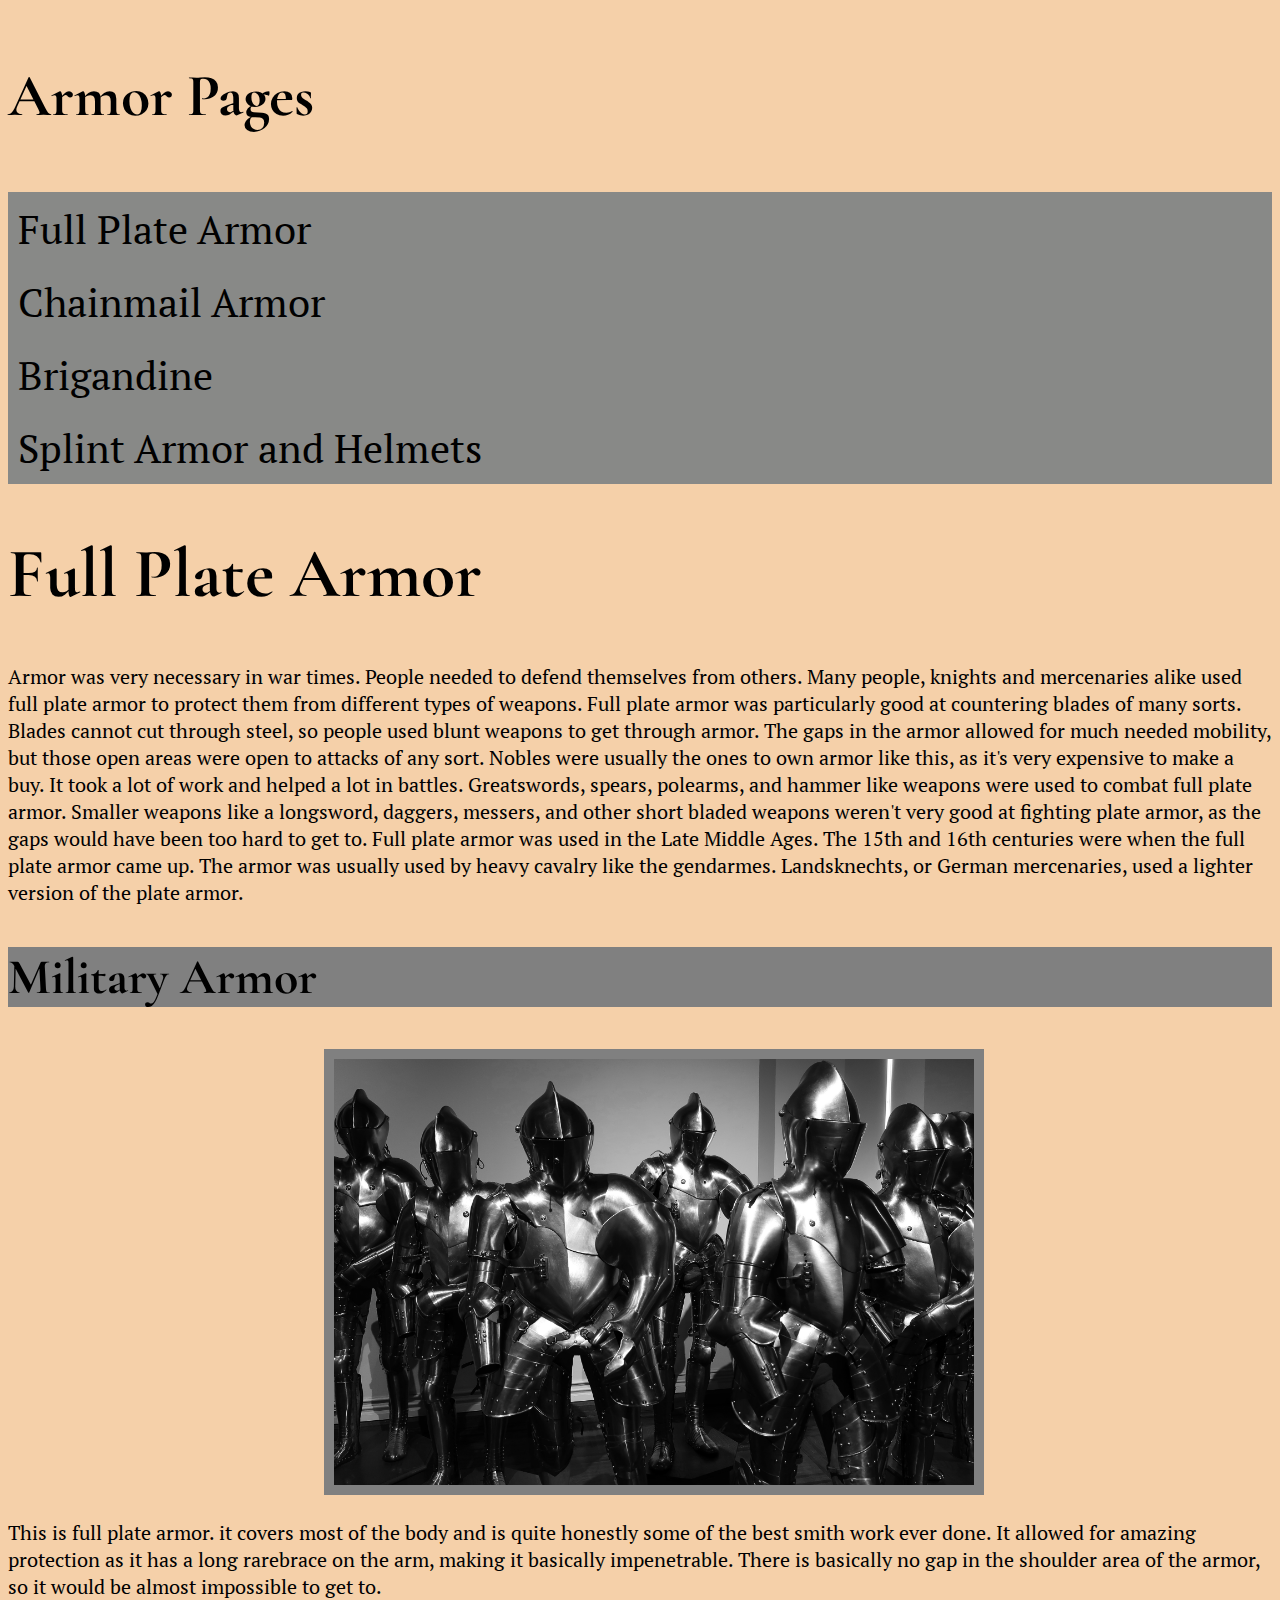
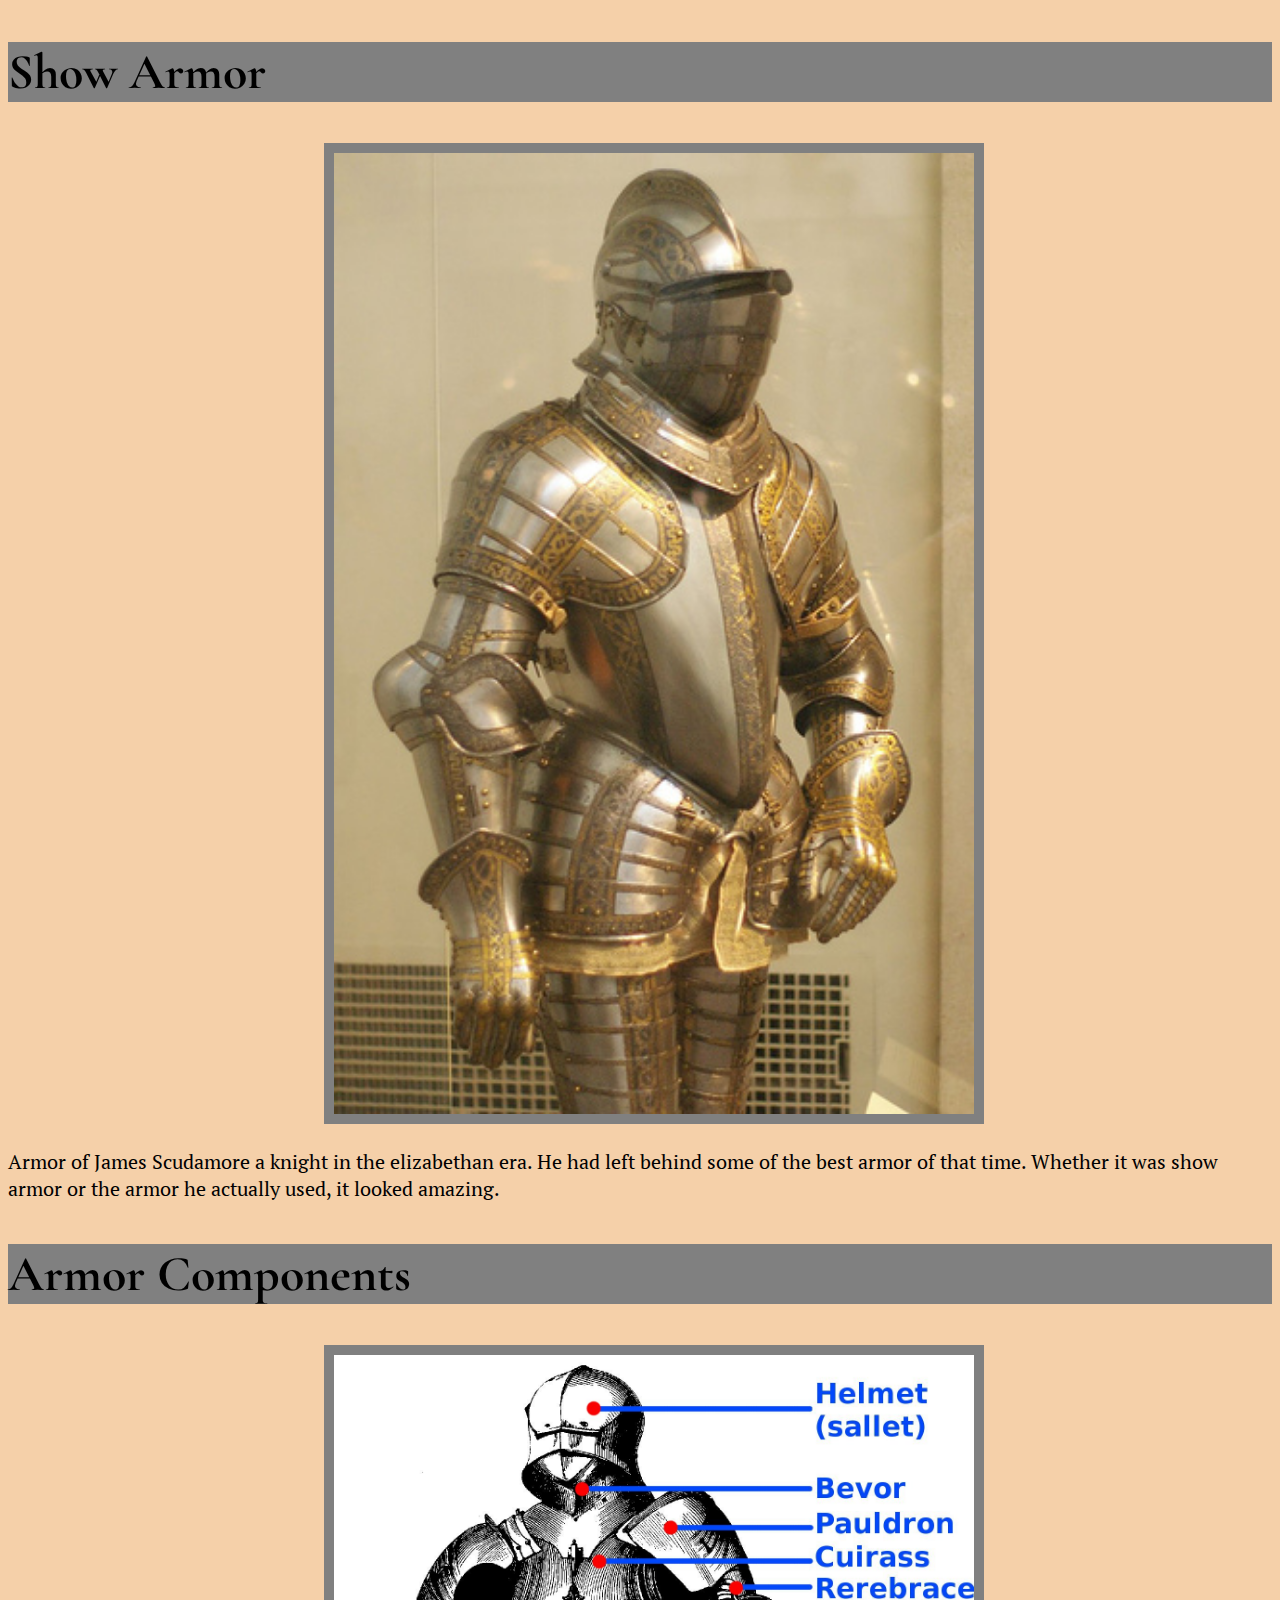
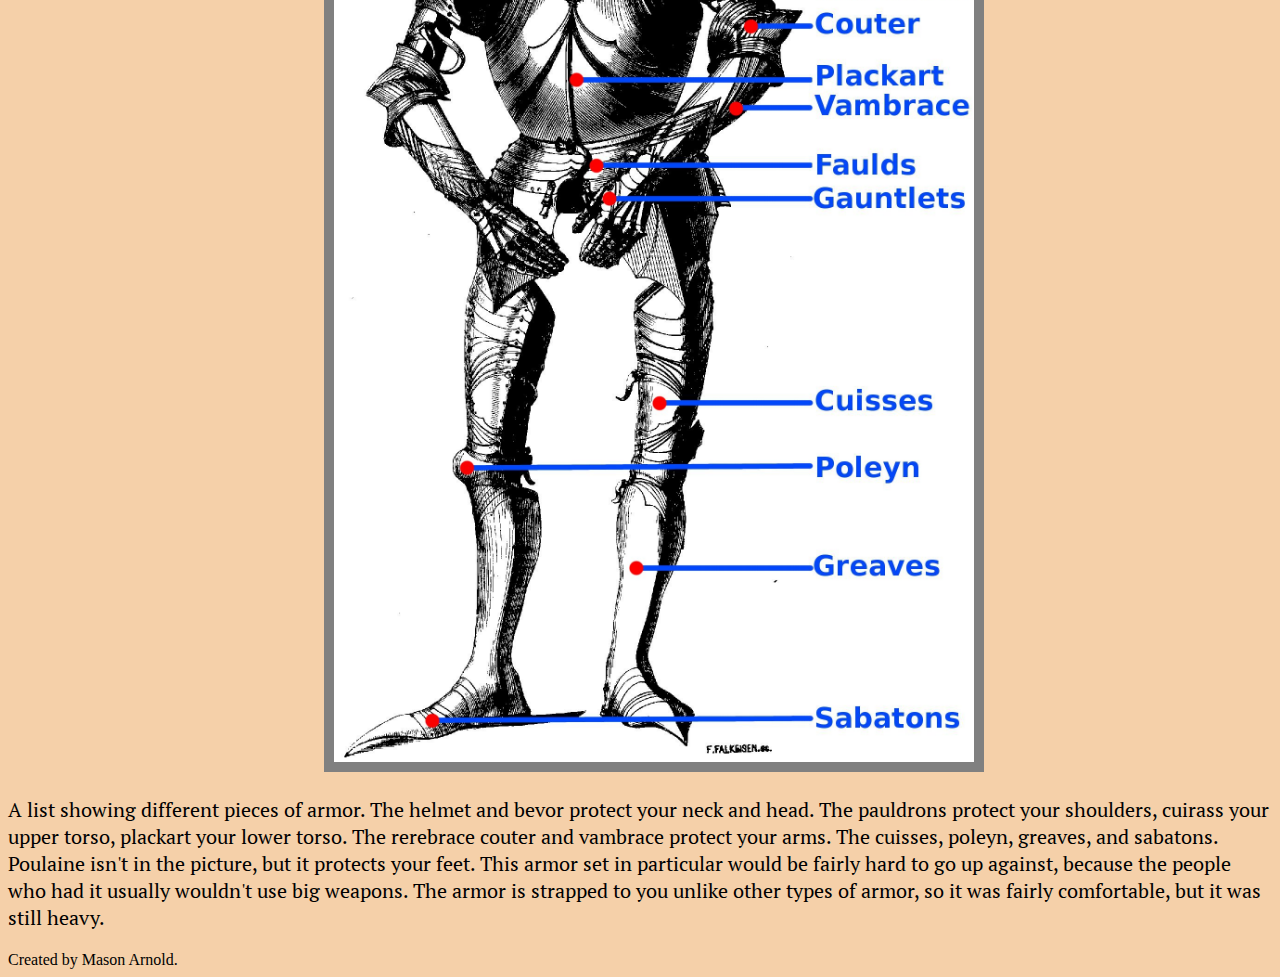
==== index.html @ 5313ea9d "page changes and a bunch of css added" ====
<!DOCTYPE html>
<html lang="en" dir="ltr">

<head>
  <meta charset="utf-8">
  <meta name="description" content="This page is going to explain different medieval armors and what it was used for.">
  <meta name="keywords" content="Medieval Armor, Medieval War, Medieval Defense.">
  <meta name="author" content="Mason Arnold">
  <meta name="viewport" content="width=device-width, initial-scale=1.0 ">
  <title>The art of medieval armor</title>
  <link rel="stylesheet" href="style.css" type="text/css">
  <link href="https://fonts.googleapis.com/css?family=PT+Serif&display=swap" rel="stylesheet">
  <link href="https://fonts.googleapis.com/css?family=Cormorant+Garamond&display=swap" rel="stylesheet">
</head>

<body>
  <header>
    <h3>Armor Pages</h3>
    <nav class="nav">
      <ul>
        <li><a href="#">Full Plate Armor</a></li>
        <li><a href="Chainmail.html">Chainmail Armor</a></li>
        <li><a href="Brigandine.html">Brigandine</a></li>
        <li><a href="Splinthelmet.html">Splint Armor and Helmets</a></li>
      </ul>
    </nav>
  </header>
  <main>
    <article>
      <h1>Full Plate Armor</h1>
      <p>Armor was very necessary in war times. People needed to defend themselves from others. Many people,
        knights and mercenaries alike used full plate armor to protect them from different types of weapons. Full plate armor was particularly good at countering blades of many sorts. Blades cannot cut through steel,
        so people used blunt weapons to get through armor. The gaps in the armor allowed for much needed mobility,
        but those open areas were open to attacks of any sort. Nobles were usually the ones to own armor like this,
        as it's very expensive to make a buy. It took a lot of work and helped a lot in battles. Greatswords, spears, polearms, and hammer like weapons were used to combat full plate armor. Smaller
        weapons like a longsword,
        daggers,
        messers,
        and other short bladed weapons weren't very good at fighting plate armor, as the gaps would have been too hard to get to. Full plate armor was used in the Late Middle Ages. The 15th and 16th centuries were
        when the full plate armor came up. The armor was usually used by heavy cavalry like the gendarmes. Landsknechts,
        or German mercenaries,
        used a lighter version of the plate armor.</p>
      <section>
        <h2>Military Armor</h2><img src="hugofullplate.jpg" alt="Full plate armor with no gauntlets.">
        <p>This is full plate armor. it covers most of the body and is quite honestly some of the best smith work ever done. It allowed for amazing protection as it has a long rarebrace on the arm,
          making it basically impenetrable. There is basically no gap in the shoulder area of the armor,
          so it would be almost impossible to get to.</p>
      </section>
      <section>
        <h2>Show Armor</h2><img src="Scudamorearmor2.jpg" alt="James Scudamore's own armor.">
        <p>Armor of James Scudamore a knight in the elizabethan era. He had left behind some of the best armor of that time. Whether it was show armor or the armor he actually used,
          it looked amazing.</p>
      </section>
      <section>
        <h2>Armor Components</h2><img src="Gothicarmorlist..jpg" alt="Different pieces of armor.">
        <p>A list showing different pieces of armor. The helmet and bevor protect your neck and head. The pauldrons protect your shoulders,
          cuirass your upper torso,
          plackart your lower torso. The rerebrace couter and vambrace protect your arms. The cuisses,
          poleyn,
          greaves,
          and sabatons. Poulaine isn't in the picture, but it protects your feet. This armor set in particular would be fairly hard to go up against, because the people who had it usually wouldn't use big weapons. The armor is strapped to you unlike
          other types of armor,
          so it was fairly comfortable,
          but it was still heavy.</p>
      </section>
    </article>
  </main>
  <footer>Created by Mason Arnold.</footer>
</body>

</html>
---- style.css ----
img {
  width: 50vw;
  margin-left: 25%;
  margin-right: 25%;
  border-style: solid;
    border-color: gray;
    border-width: 10px;
    text-align: center;
}
p {font-size: 20px;
font-family: 'PT Serif', serif;
  color: black;
}
body {background-color: #F5D0A9}
ul {list-style-type: none; margin: 0; padding: 0;}
li {display: ;
  float: none;
font-family: 'PT Serif', serif;


}
a{display: block;
  padding: 0px;
  background-color: #888987;
}
h1 {font-size: 70px;
font-family: 'Cormorant Garamond', serif;
}

li a{display: flex;
  flex: auto;
  color:  black;
  text-align: center;
  padding: 10px 20px 10px 10px;
  text-decoration: none;
  font-size: 40px;}
  li a:hover {
    background-color: #2e2e2e;
    color: white;
  }

nav{background-color: }

h2 {
  display: block;
  background-color: gray;
  font-size: 50px;
font-family: 'Cormorant Garamond', serif;
}
h3 {
  font-size: 60px;
font-family: 'Cormorant Garamond', serif;
p {
font-size: 25px;
}

.armorplating{
 display: flex
  flex: auto;
}
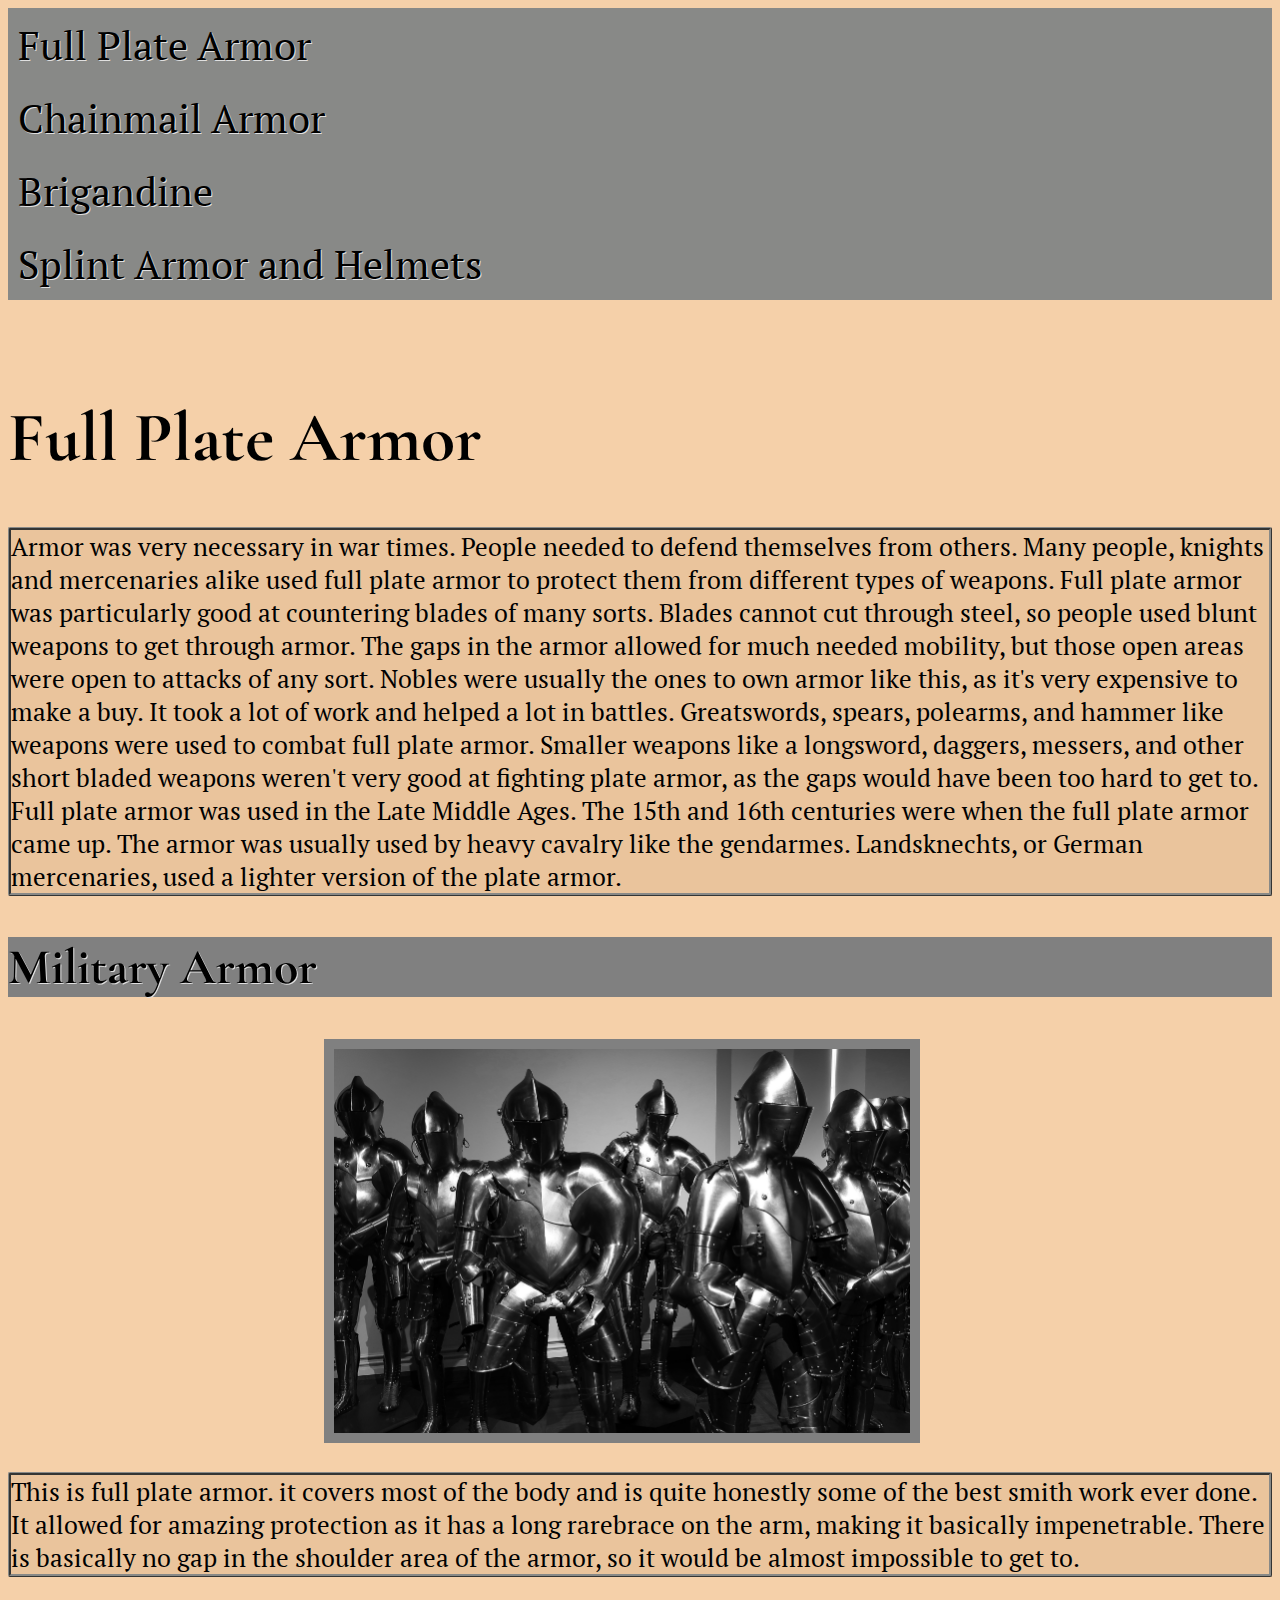
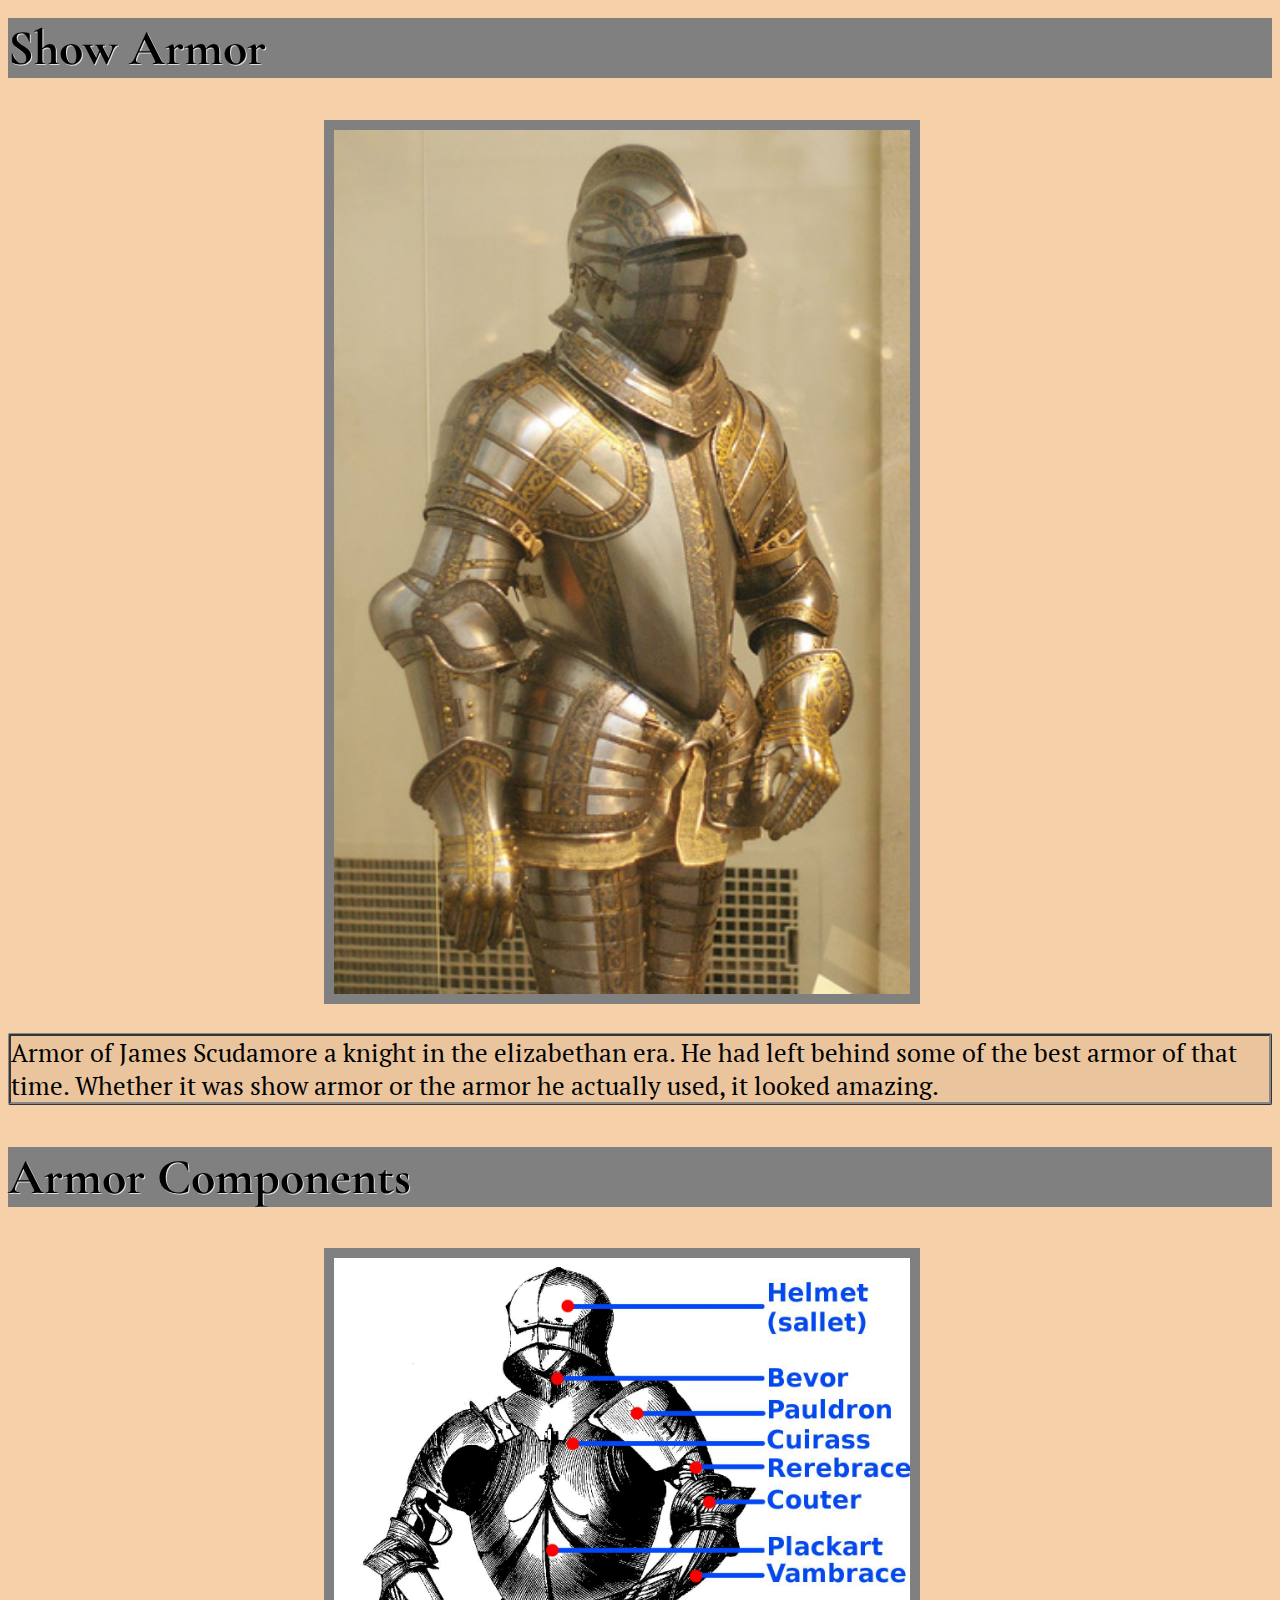
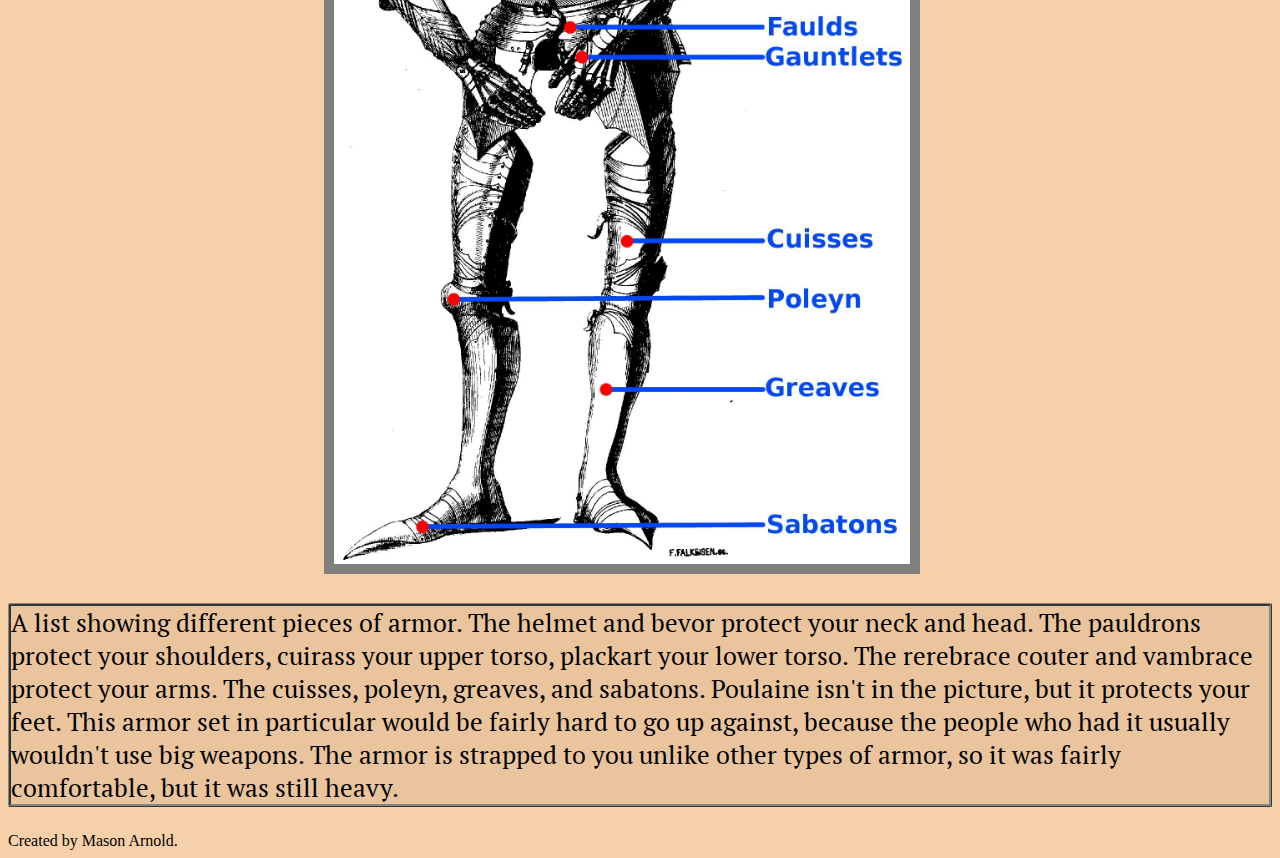
==== commit 659dda81: "flex box added." ====
--- a/index.html
+++ b/index.html
@@ -15,15 +15,16 @@
 
 <body>
   <header>
-    <h3>Armor Pages</h3>
-    <nav class="nav">
+    <nav>
       <ul>
         <li><a href="#">Full Plate Armor</a></li>
         <li><a href="Chainmail.html">Chainmail Armor</a></li>
         <li><a href="Brigandine.html">Brigandine</a></li>
         <li><a href="Splinthelmet.html">Splint Armor and Helmets</a></li>
+
       </ul>
     </nav>
+    <h1 class="sr-only">Navigation</h1>
   </header>
   <main>
     <article>
--- a/style.css
+++ b/style.css
@@ -1,5 +1,9 @@
+*{
+  padding: 0;
+}
+
 img {
-  width: 50vw;
+  width: 45vw;
   margin-left: 25%;
   margin-right: 25%;
   border-style: solid;
@@ -10,51 +14,68 @@
 p {font-size: 20px;
 font-family: 'PT Serif', serif;
   color: black;
+  background-color: #EAC49C;
+  border-color: #888987;
+  border-style: ridge;
+  border-radius: 2px;
 }
-body {background-color: #F5D0A9}
-ul {list-style-type: none; margin: 0; padding: 0;}
-li {display: ;
-  float: none;
-font-family: 'PT Serif', serif;
-
+body {background-color: #F5D0A9
 
 }
+
+ul {
+  display:flex ;
+flex-direction: column;
+justify-content: center;
+align-items: stretch ;
+font-family: 'PT Serif', serif;
+background-color: #888987;
+list-style-type: none; margin: 0; padding: 0;
+}
+
 a{display: block;
-  padding: 0px;
-  background-color: #888987;
+text-align: left;
 }
+
 h1 {font-size: 70px;
 font-family: 'Cormorant Garamond', serif;
 }
 
-li a{display: flex;
-  flex: auto;
+li a{
   color:  black;
-  text-align: center;
   padding: 10px 20px 10px 10px;
   text-decoration: none;
-  font-size: 40px;}
+  font-size: 40px;
+  text-shadow: #e0e0e0 1px 1px 0;
+
+}
+
   li a:hover {
     background-color: #2e2e2e;
     color: white;
   }
 
-nav{background-color: }
 
 h2 {
   display: block;
   background-color: gray;
   font-size: 50px;
 font-family: 'Cormorant Garamond', serif;
+text-shadow: #e0e0e0 1px 1px 0;
 }
 h3 {
   font-size: 60px;
 font-family: 'Cormorant Garamond', serif;
+text-shadow: #e0e0e0 1px 1px 0;
+}
 p {
 font-size: 25px;
 }
 
-.armorplating{
- display: flex
-  flex: auto;
+
+.sr-only {
+  text-indent: -10000px;
+  width: 1px;
+  height: 1px;
+  overflow: hidden;
 }
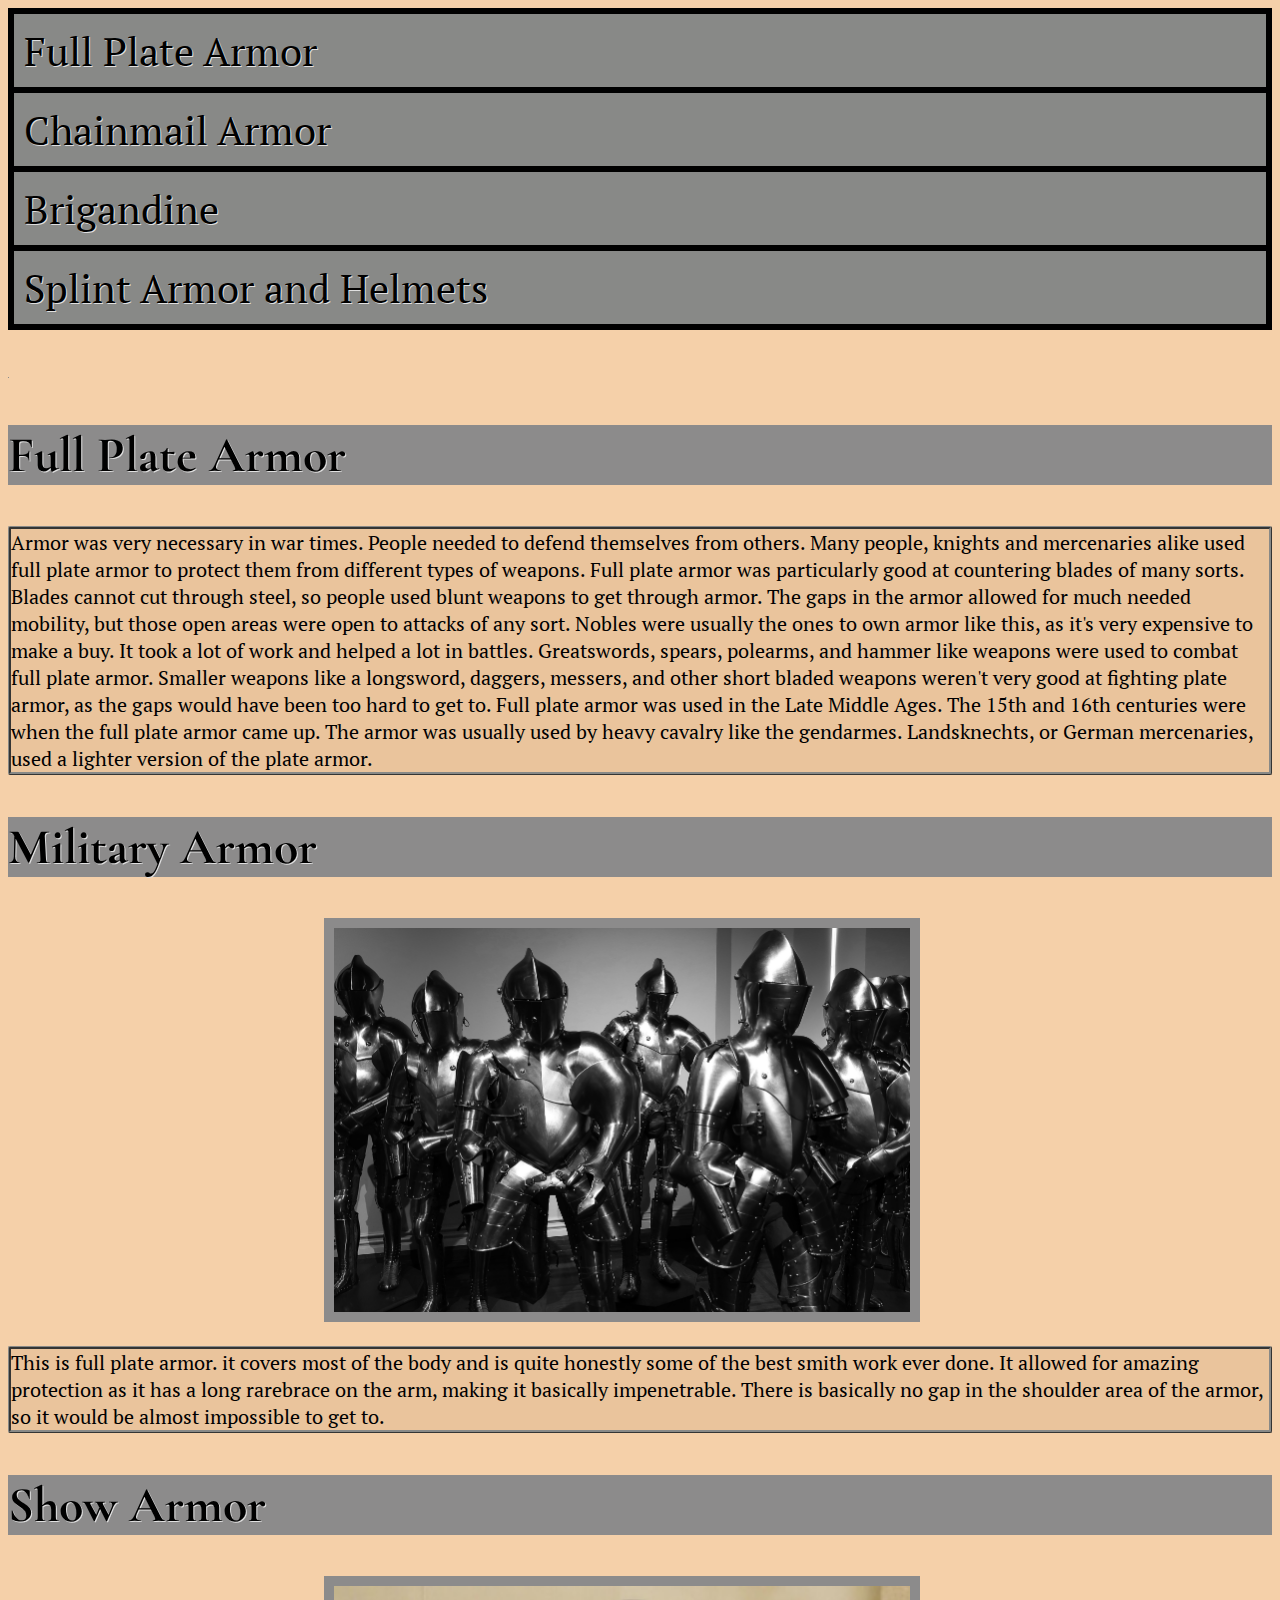
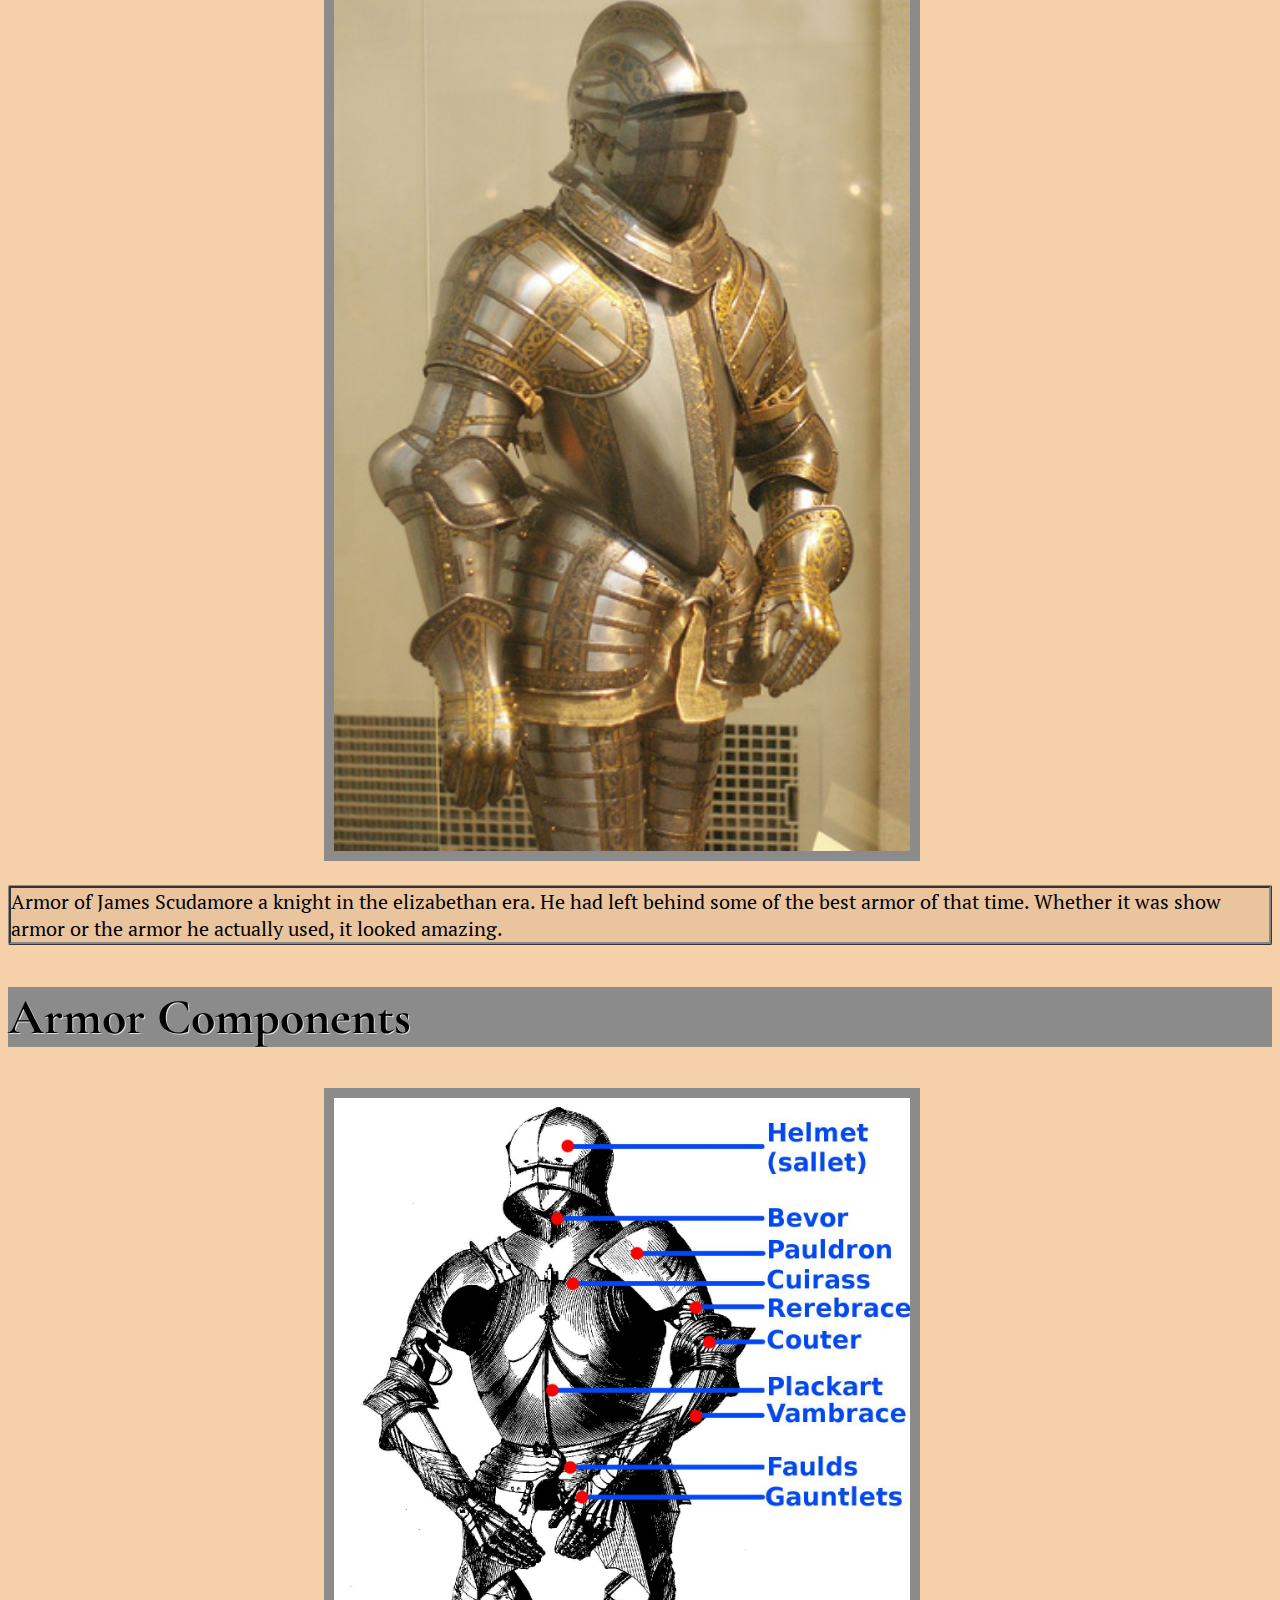
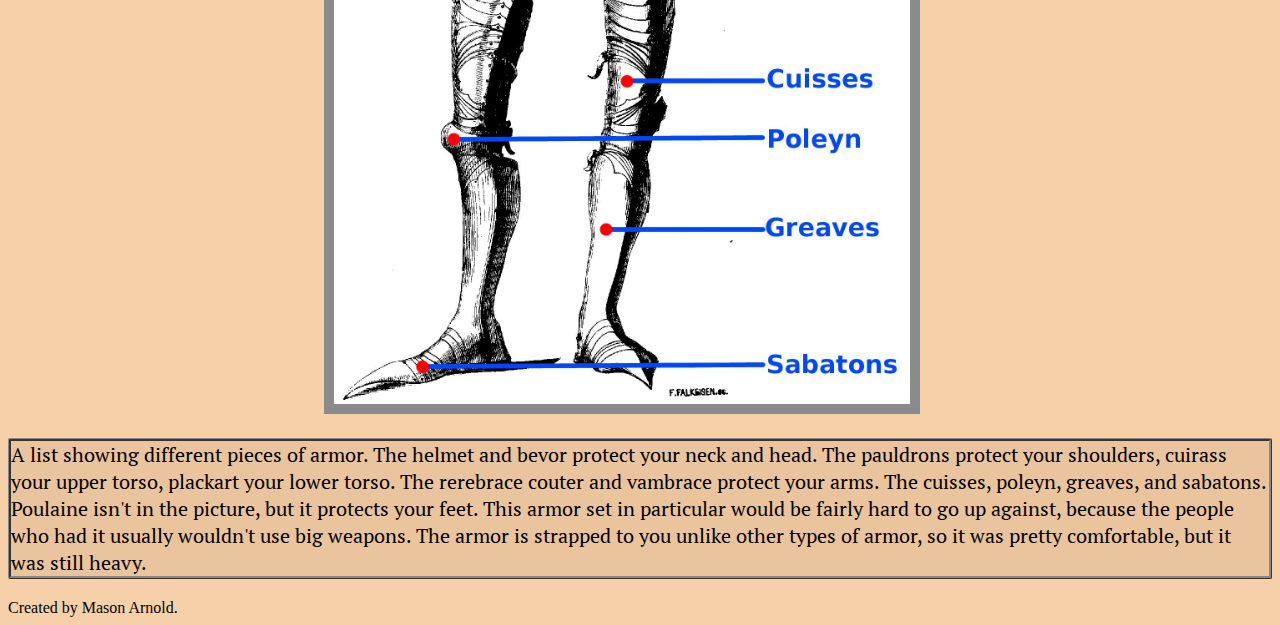
==== commit 3abb03c9: "Finishing up Html text and classes as well as adding picture work." ====
--- a/index.html
+++ b/index.html
@@ -28,7 +28,7 @@
   </header>
   <main>
     <article>
-      <h1>Full Plate Armor</h1>
+      <h2>Full Plate Armor</h2>
       <p>Armor was very necessary in war times. People needed to defend themselves from others. Many people,
         knights and mercenaries alike used full plate armor to protect them from different types of weapons. Full plate armor was particularly good at countering blades of many sorts. Blades cannot cut through steel,
         so people used blunt weapons to get through armor. The gaps in the armor allowed for much needed mobility,
@@ -61,7 +61,7 @@
           greaves,
           and sabatons. Poulaine isn't in the picture, but it protects your feet. This armor set in particular would be fairly hard to go up against, because the people who had it usually wouldn't use big weapons. The armor is strapped to you unlike
           other types of armor,
-          so it was fairly comfortable,
+          so it was pretty comfortable,
           but it was still heavy.</p>
       </section>
     </article>
--- a/style.css
+++ b/style.css
@@ -1,13 +1,15 @@
+/* All */
 *{
   padding: 0;
 }
-
+/* All */
+/* Images and Body */
 img {
   width: 45vw;
   margin-left: 25%;
   margin-right: 25%;
   border-style: solid;
-    border-color: gray;
+    border-color: #8C8B8B;
     border-width: 10px;
     text-align: center;
 }
@@ -23,6 +25,10 @@
 
 }
 
+/* Images and Body */
+
+
+/* Line Items */
 ul {
   display:flex ;
 flex-direction: column;
@@ -31,19 +37,20 @@
 font-family: 'PT Serif', serif;
 background-color: #888987;
 list-style-type: none; margin: 0; padding: 0;
+border-style: solid;
+border-color: black;
 }
 
 a{display: block;
 text-align: left;
+border-style: solid;
 }
 
-h1 {font-size: 70px;
-font-family: 'Cormorant Garamond', serif;
-}
+
 
 li a{
   color:  black;
-  padding: 10px 20px 10px 10px;
+  padding: 10px 10px 10px 10px;
   text-decoration: none;
   font-size: 40px;
   text-shadow: #e0e0e0 1px 1px 0;
@@ -52,13 +59,22 @@
 
   li a:hover {
     background-color: #2e2e2e;
-    color: white;
+    color: black;
   }
 
+/* Line Items */
+
+/* Heading Items */
+  h1 {font-size: 70px;
+  font-family: 'Cormorant Garamond', serif;
+  display: block;
+  background-color: #8C8B8B;
+  text-shadow: #e0e0e0 1px 1px 0;
+  }
 
 h2 {
   display: block;
-  background-color: gray;
+  background-color: #8C8B8B;
   font-size: 50px;
 font-family: 'Cormorant Garamond', serif;
 text-shadow: #e0e0e0 1px 1px 0;
@@ -68,10 +84,9 @@
 font-family: 'Cormorant Garamond', serif;
 text-shadow: #e0e0e0 1px 1px 0;
 }
-p {
-font-size: 25px;
-}
+/* Heading Items */
 
+/* Screen reader */
 
 .sr-only {
   text-indent: -10000px;
@@ -79,3 +94,4 @@
   height: 1px;
   overflow: hidden;
 }
+/* Screen reader */
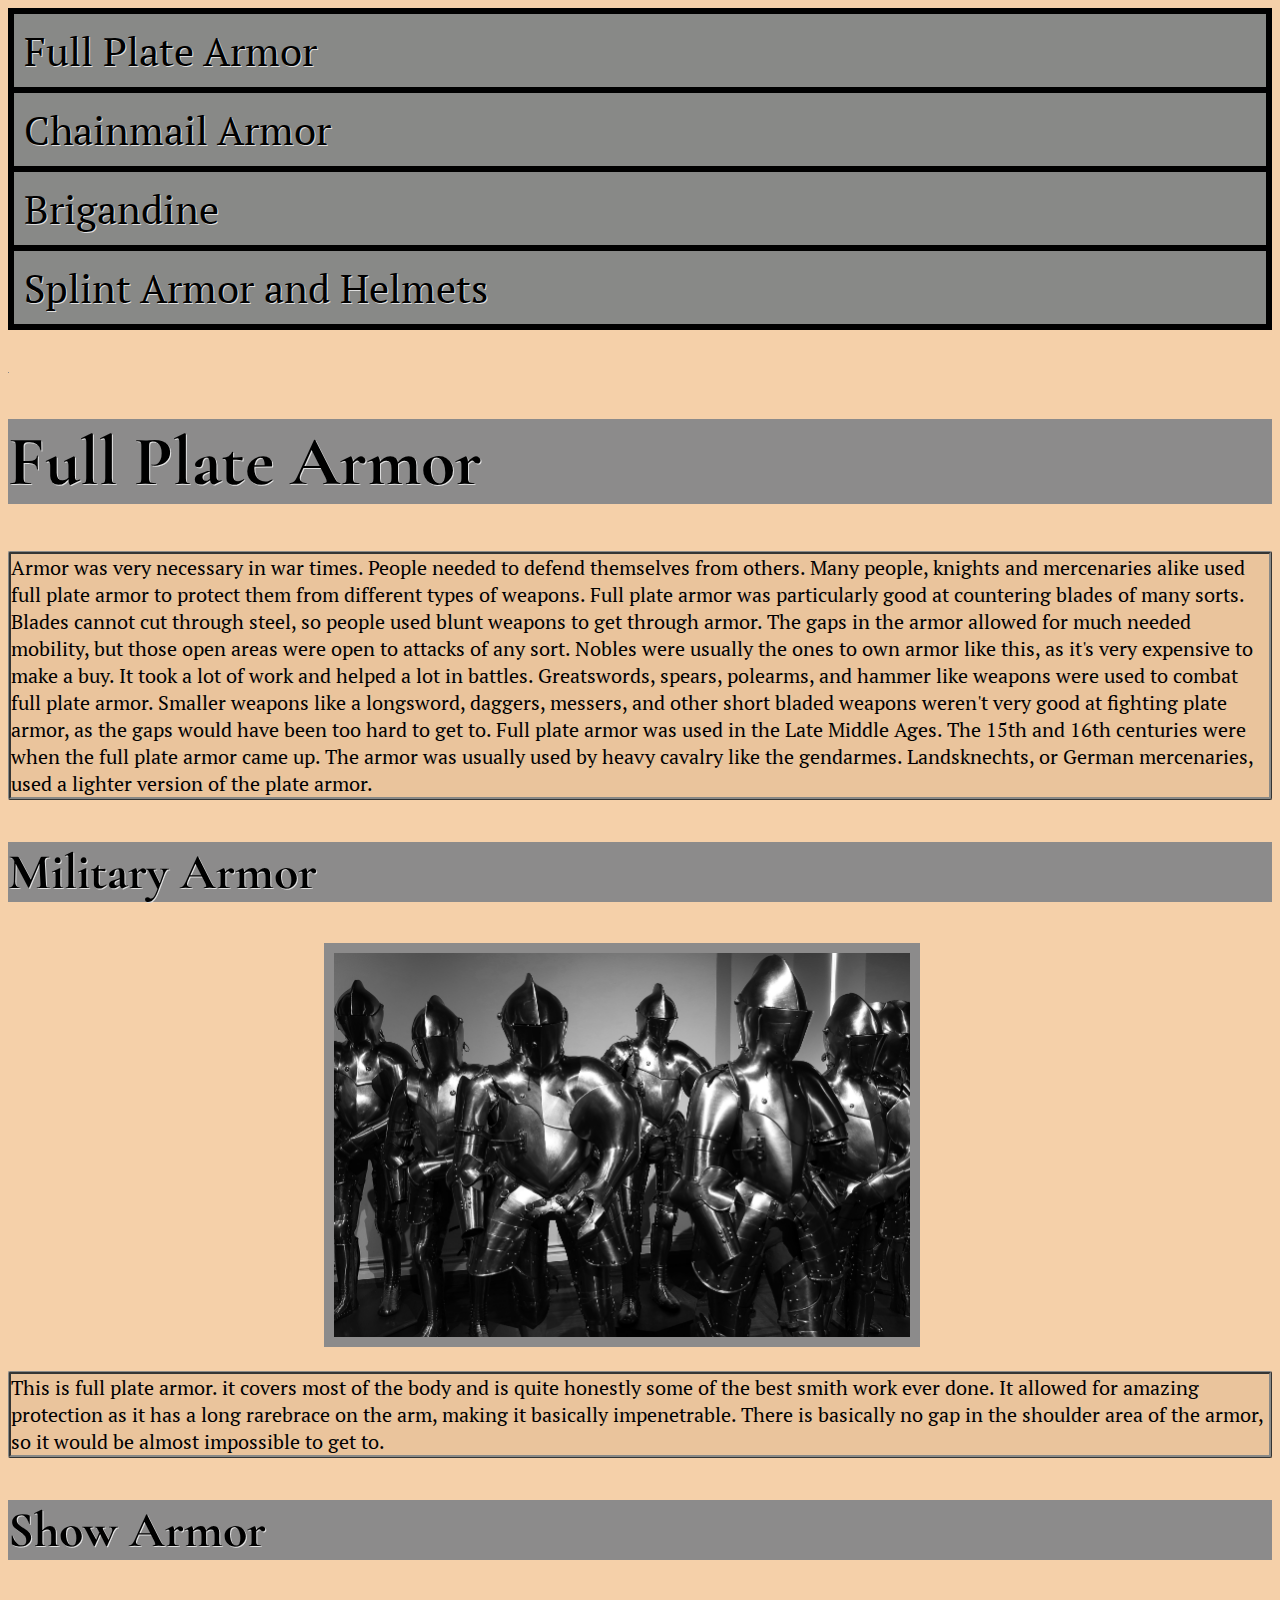
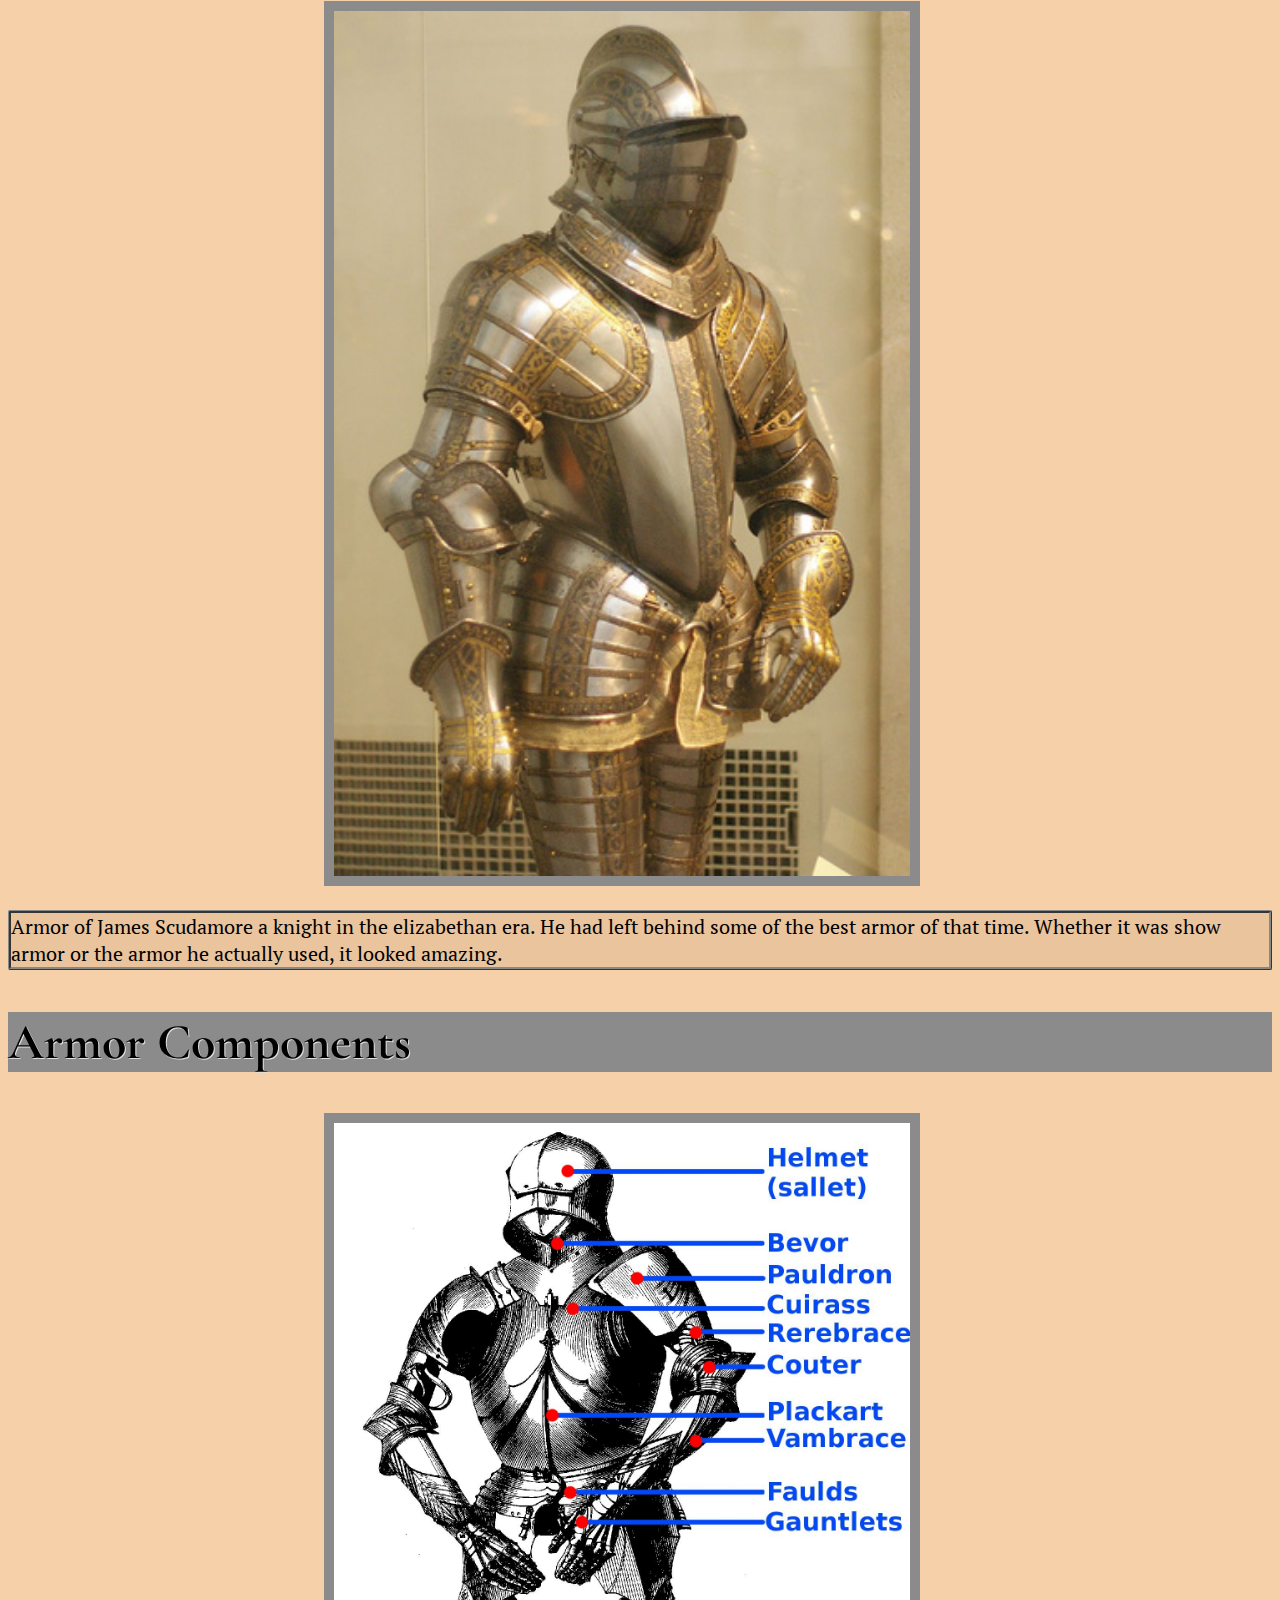
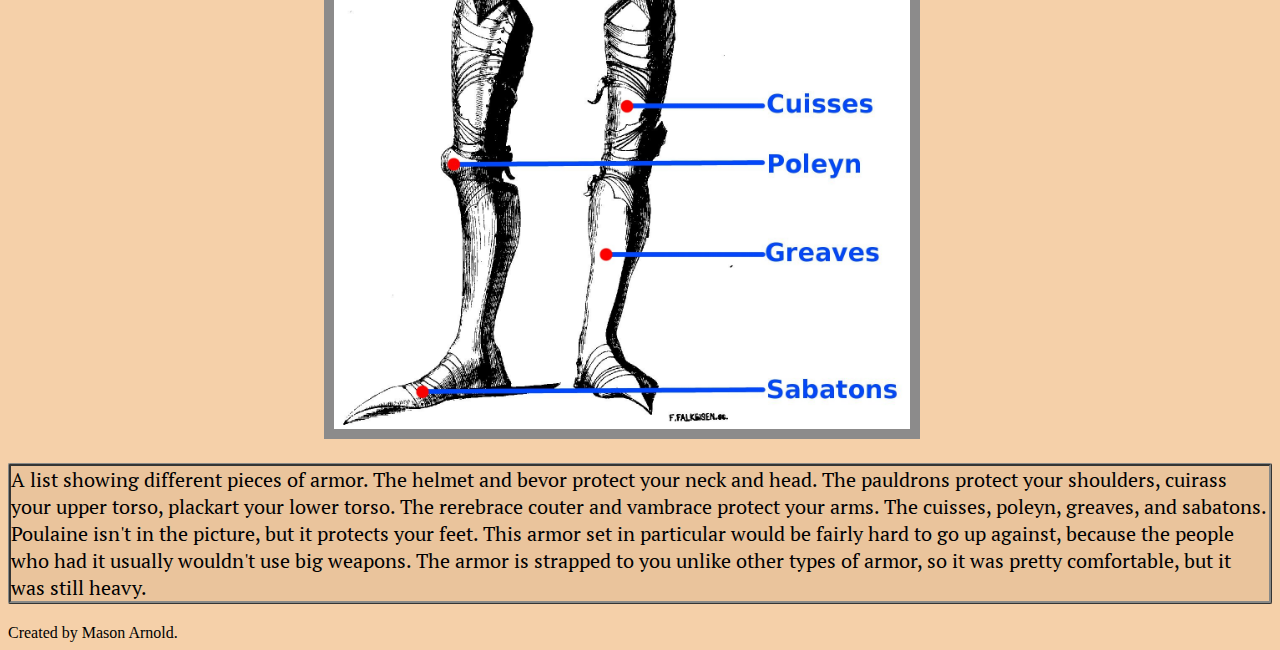
==== commit 337a5cc7: "Font re-added via @import as well as adding navigation Heading size change." ====
--- a/index.html
+++ b/index.html
@@ -9,8 +9,6 @@
   <meta name="viewport" content="width=device-width, initial-scale=1.0 ">
   <title>The art of medieval armor</title>
   <link rel="stylesheet" href="style.css" type="text/css">
-  <link href="https://fonts.googleapis.com/css?family=PT+Serif&display=swap" rel="stylesheet">
-  <link href="https://fonts.googleapis.com/css?family=Cormorant+Garamond&display=swap" rel="stylesheet">
 </head>
 
 <body>
@@ -24,11 +22,11 @@
 
       </ul>
     </nav>
-    <h1 class="sr-only">Navigation</h1>
+    <h2 class="sr-only">Navigation</h2>
   </header>
   <main>
     <article>
-      <h2>Full Plate Armor</h2>
+      <h1>Full Plate Armor</h1>
       <p>Armor was very necessary in war times. People needed to defend themselves from others. Many people,
         knights and mercenaries alike used full plate armor to protect them from different types of weapons. Full plate armor was particularly good at countering blades of many sorts. Blades cannot cut through steel,
         so people used blunt weapons to get through armor. The gaps in the armor allowed for much needed mobility,
@@ -59,7 +57,8 @@
           plackart your lower torso. The rerebrace couter and vambrace protect your arms. The cuisses,
           poleyn,
           greaves,
-          and sabatons. Poulaine isn't in the picture, but it protects your feet. This armor set in particular would be fairly hard to go up against, because the people who had it usually wouldn't use big weapons. The armor is strapped to you unlike
+          and sabatons. Poulaine isn't in the picture, but it protects your feet. This armor set in particular would be fairly hard to go up against, because the people who had it usually wouldn't use big weapons. The armor is strapped to you
+          unlike
           other types of armor,
           so it was pretty comfortable,
           but it was still heavy.</p>
--- a/style.css
+++ b/style.css
@@ -1,3 +1,6 @@
+@import url('https://fonts.googleapis.com/css?family=PT+Serif&display=swap');
+@import url('https://fonts.googleapis.com/css?family=Cormorant+Garamond&display=swap');
+
 /* All */
 *{
   padding: 0;
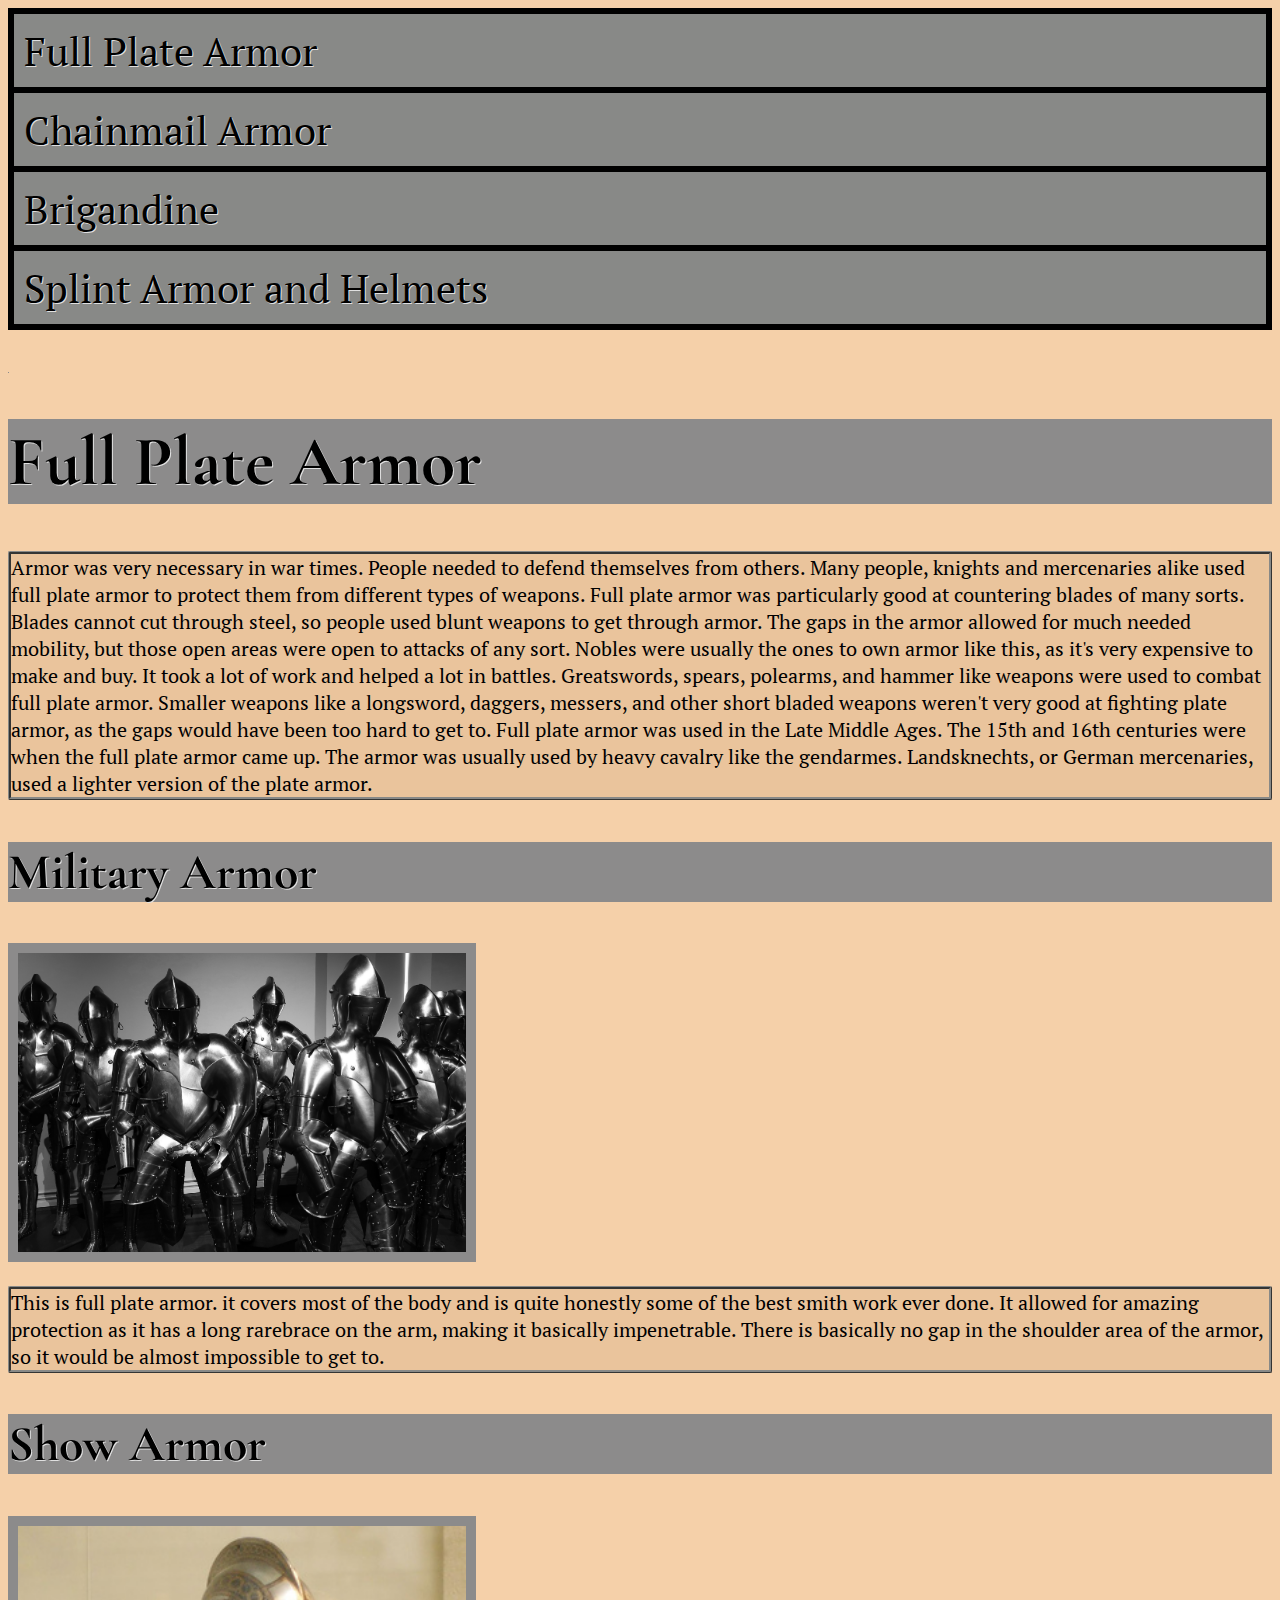
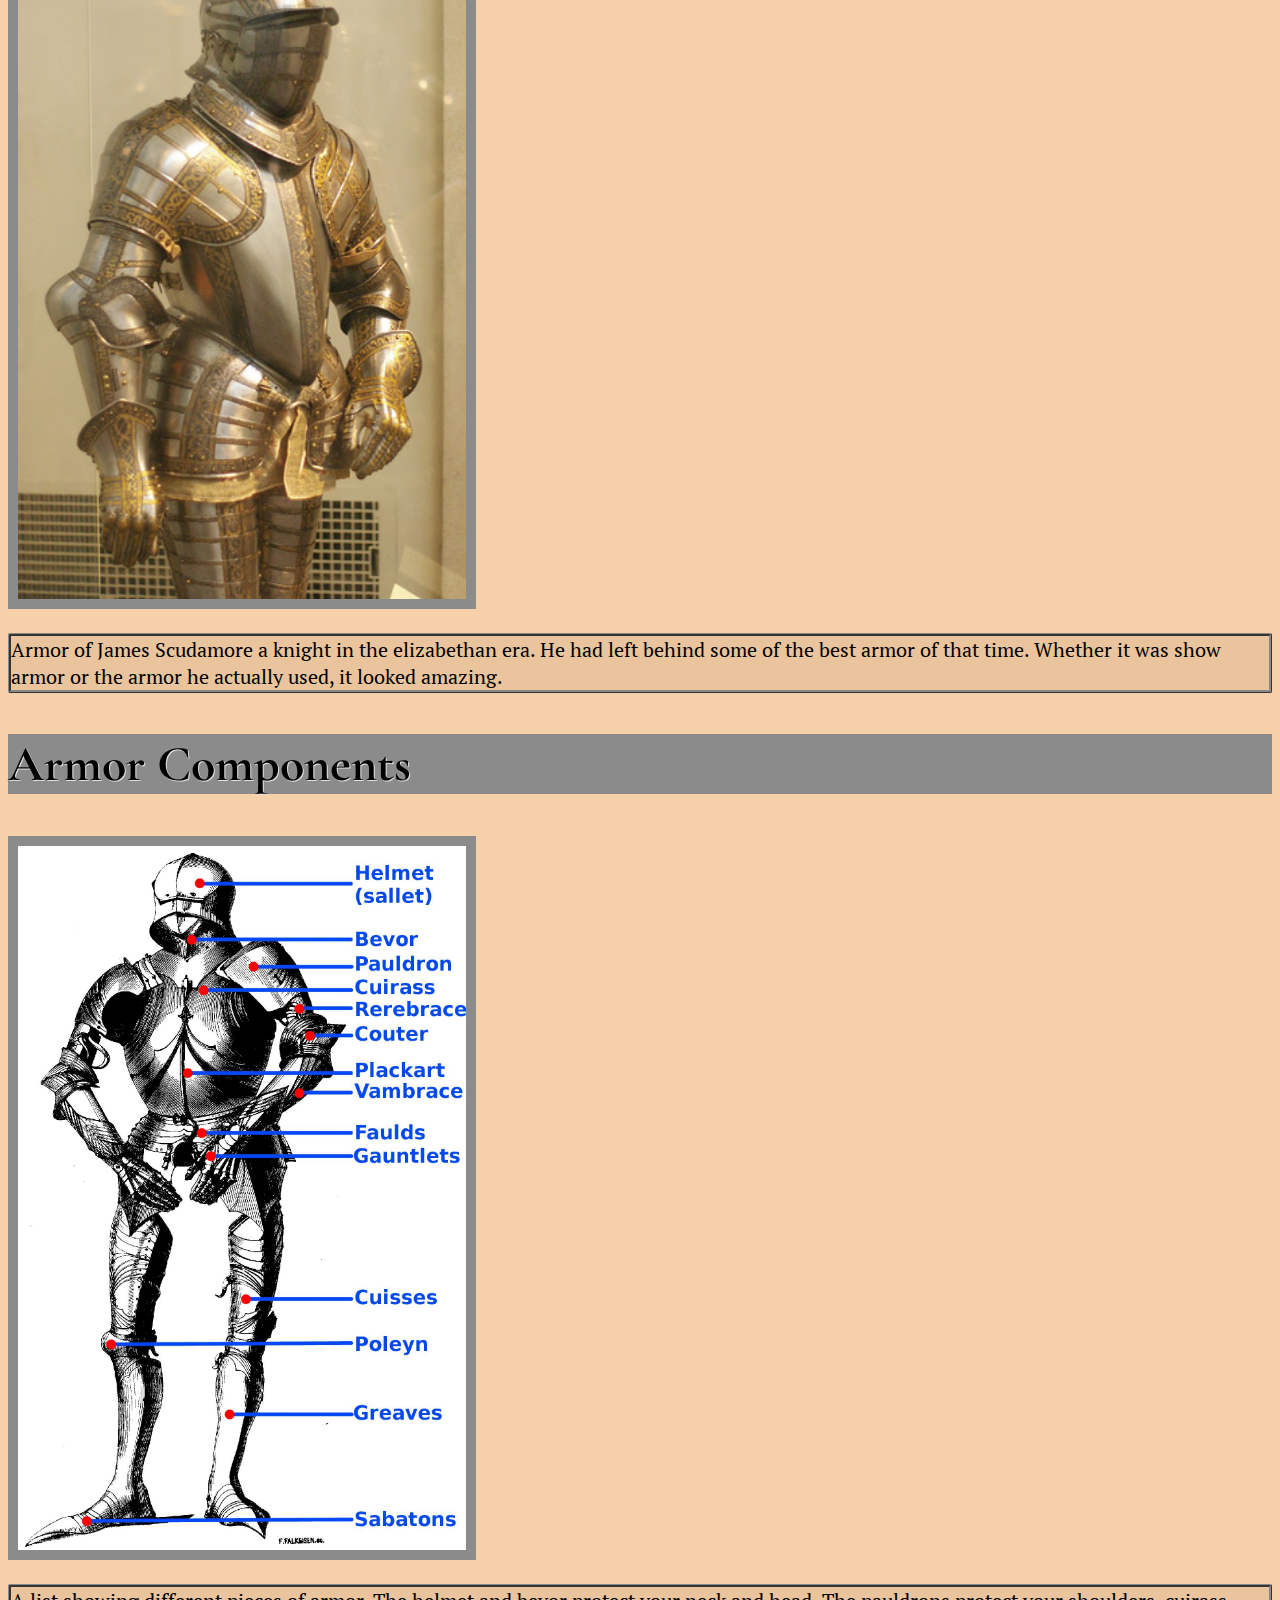
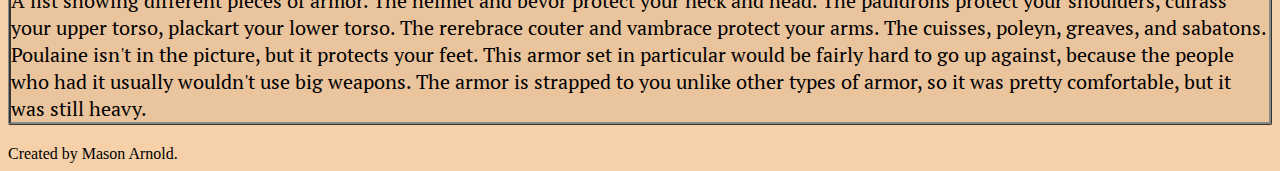
==== commit 82a42ecb: "Flexbox images" ====
--- a/index.html
+++ b/index.html
@@ -31,7 +31,7 @@
         knights and mercenaries alike used full plate armor to protect them from different types of weapons. Full plate armor was particularly good at countering blades of many sorts. Blades cannot cut through steel,
         so people used blunt weapons to get through armor. The gaps in the armor allowed for much needed mobility,
         but those open areas were open to attacks of any sort. Nobles were usually the ones to own armor like this,
-        as it's very expensive to make a buy. It took a lot of work and helped a lot in battles. Greatswords, spears, polearms, and hammer like weapons were used to combat full plate armor. Smaller
+        as it's very expensive to make and buy. It took a lot of work and helped a lot in battles. Greatswords, spears, polearms, and hammer like weapons were used to combat full plate armor. Smaller
         weapons like a longsword,
         daggers,
         messers,
@@ -40,7 +40,8 @@
         or German mercenaries,
         used a lighter version of the plate armor.</p>
       <section>
-        <h2>Military Armor</h2><img src="hugofullplate.jpg" alt="Full plate armor with no gauntlets.">
+        <h2>Military Armor</h2>
+        <img src="hugofullplate.jpg" alt="Full plate armor with no gauntlets.">
         <p>This is full plate armor. it covers most of the body and is quite honestly some of the best smith work ever done. It allowed for amazing protection as it has a long rarebrace on the arm,
           making it basically impenetrable. There is basically no gap in the shoulder area of the armor,
           so it would be almost impossible to get to.</p>
--- a/style.css
+++ b/style.css
@@ -8,9 +8,9 @@
 /* All */
 /* Images and Body */
 img {
-  width: 45vw;
-  margin-left: 25%;
-  margin-right: 25%;
+  width: 35vw;
+  /* margin-left: 55%;
+  margin-right: 15%; */
   border-style: solid;
     border-color: #8C8B8B;
     border-width: 10px;
@@ -25,6 +25,24 @@
   border-radius: 2px;
 }
 body {background-color: #F5D0A9
+}
+
+.flexdisplay{
+  display:flex;
+  flex-direction: row;
+  justify-content: space-around;
+}
+
+.left{
+  order: -1;
+}
+
+.right{
+  order: 2;
+}
+
+p {
+
 
 }
 
@@ -98,3 +116,18 @@
   overflow: hidden;
 }
 /* Screen reader */
+
+/* .tester{
+  background: #8C8B8B;
+background: -moz-linear-gradient(left, #8C8B8B 0%, rgba(186,185,185,.1) 100%);
+background: -webkit-linear-gradient(left, #8C8B8B 0%, rgba(186,185,185,.1) 100%);
+background: linear-gradient(to right, #8C8B8B 0%, rgba(186,185,185,.1) 100%);
+}
+
+.tester p{
+background: rgba(234,196,156, .4);
+}
+
+.tester > * {
+  padding: 10px;
+} */
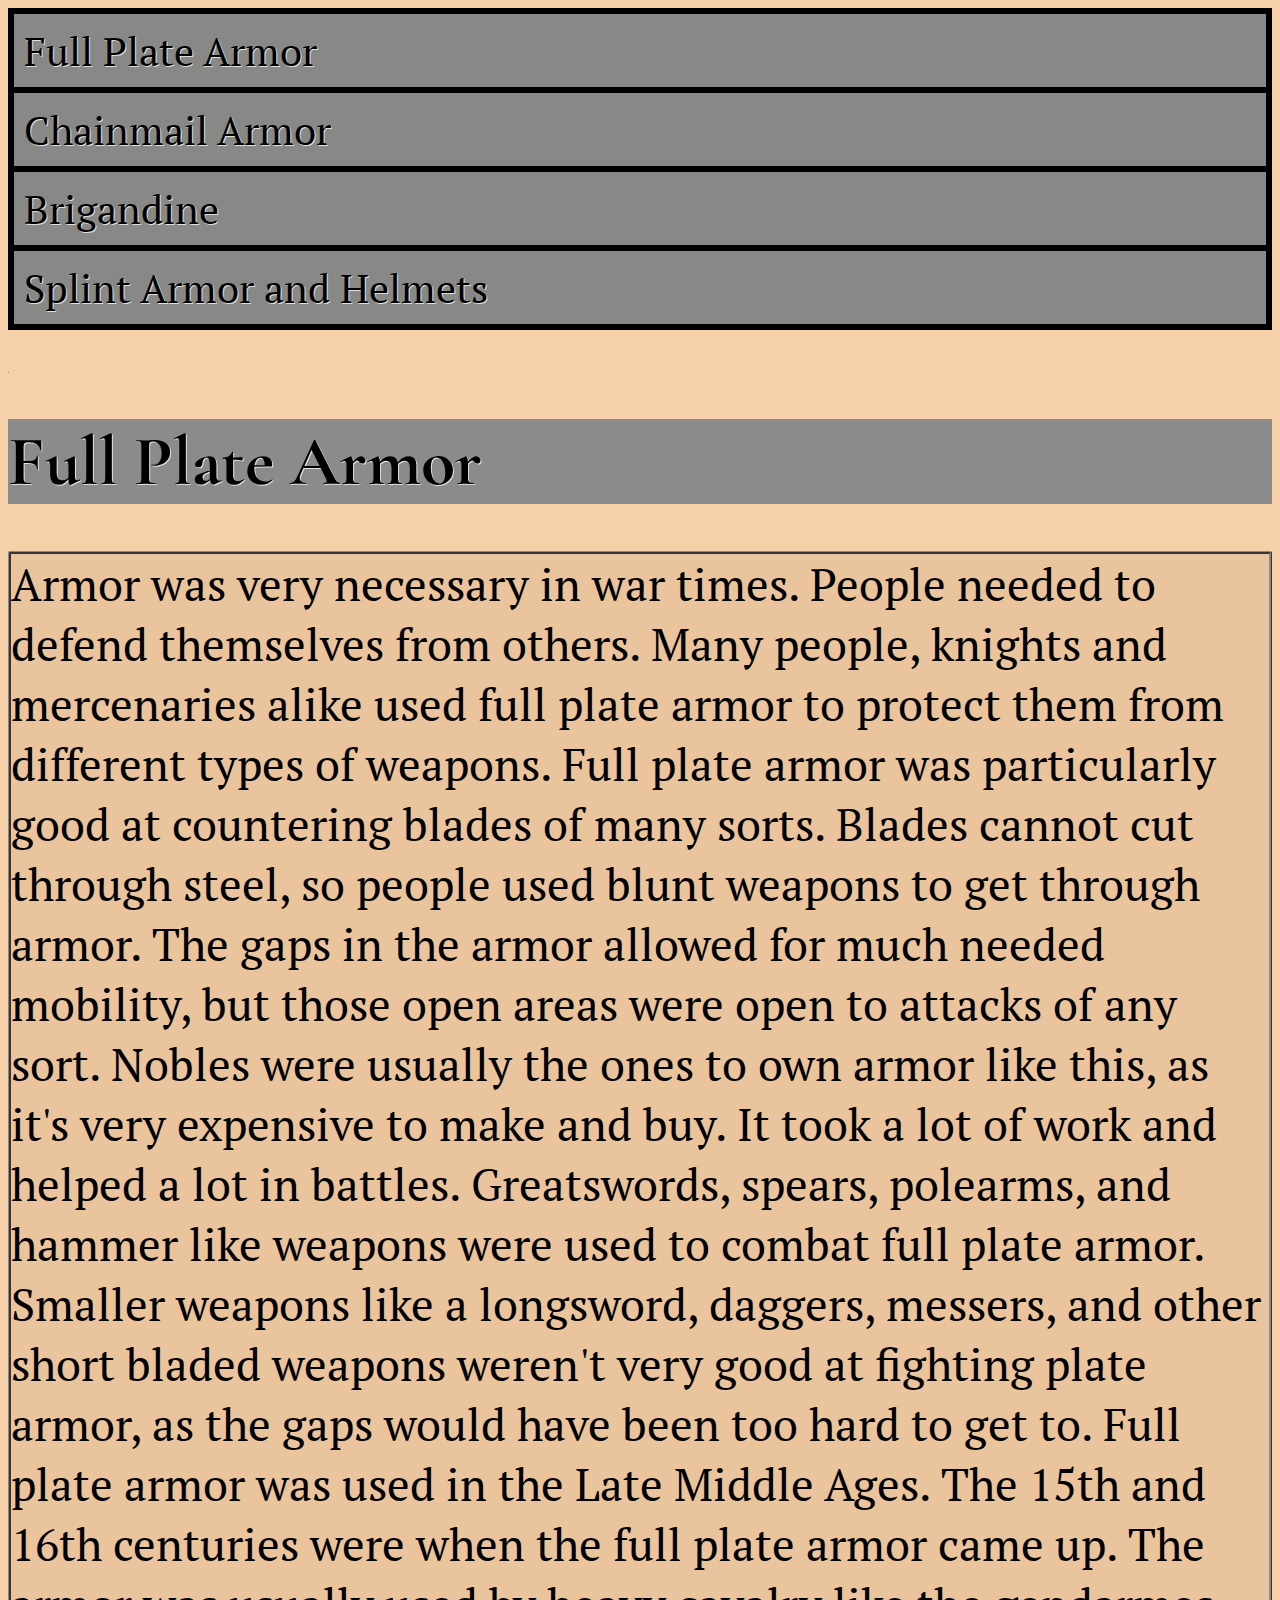
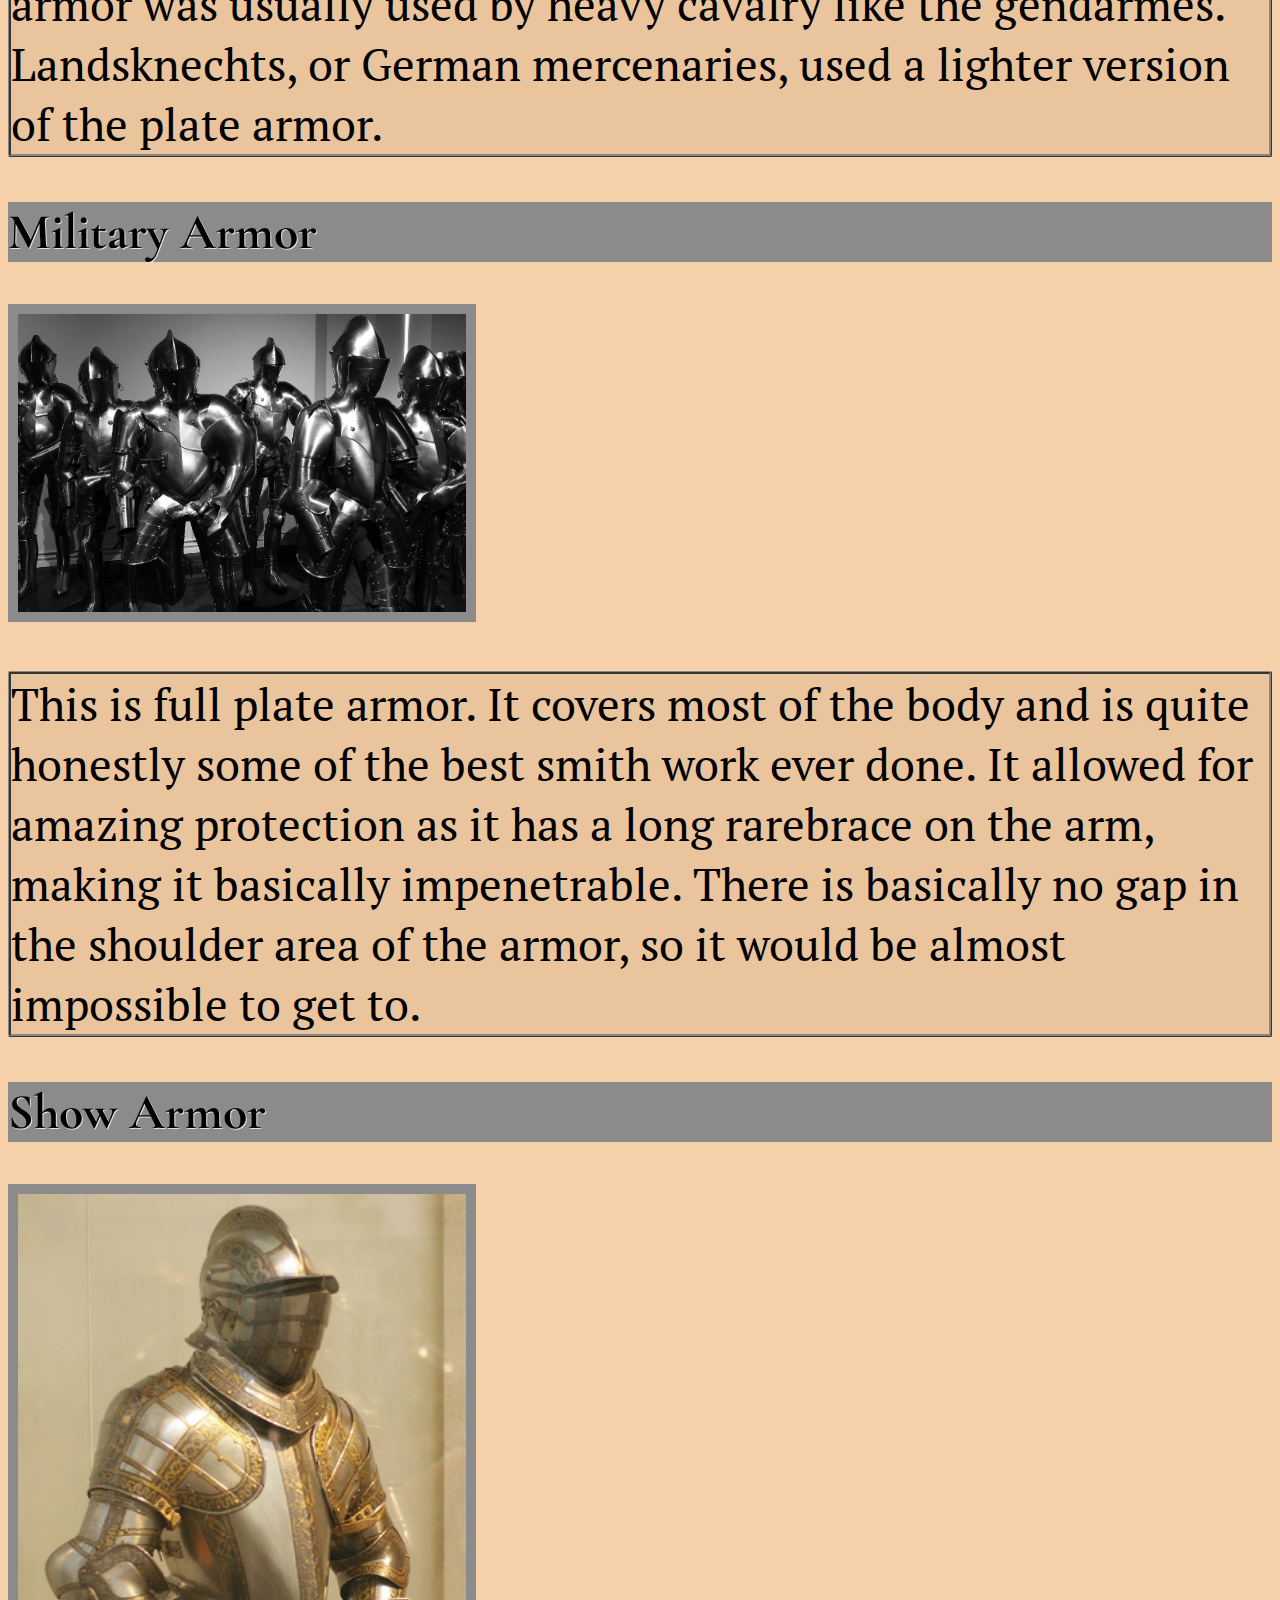
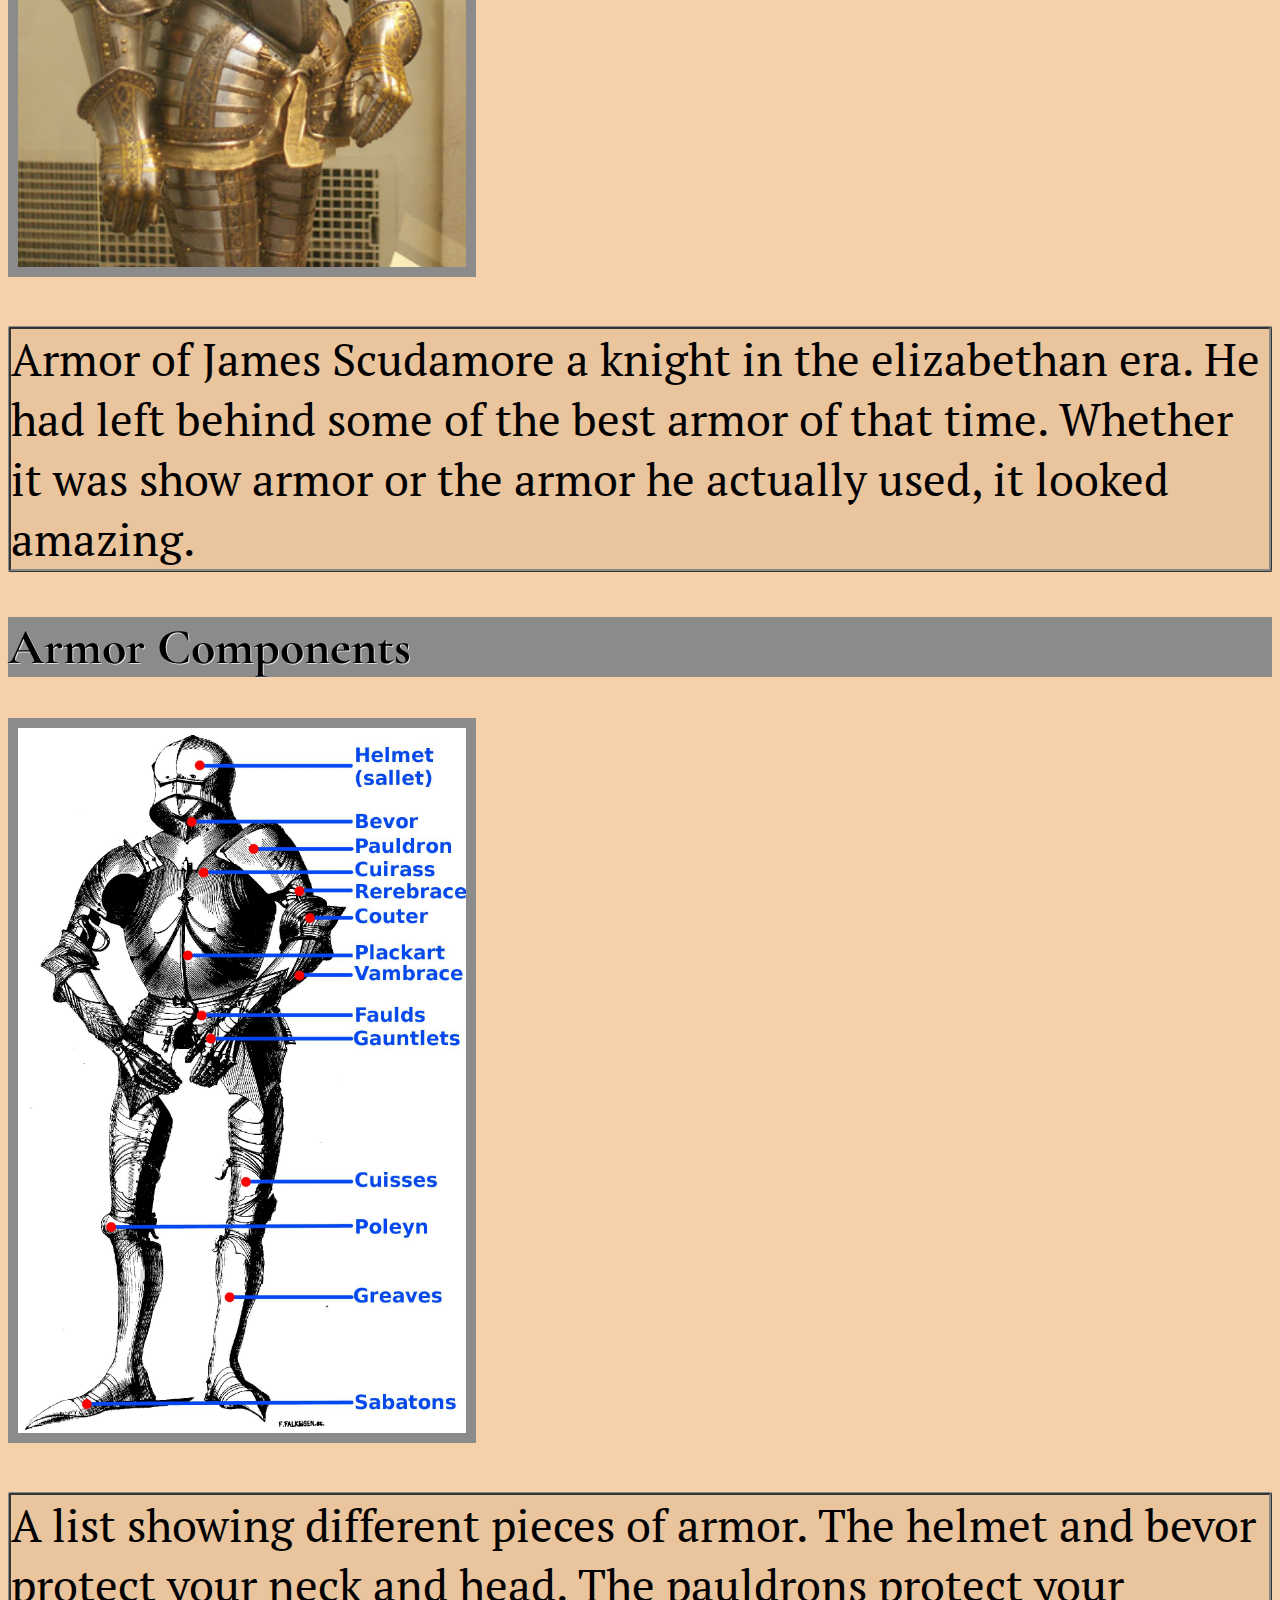
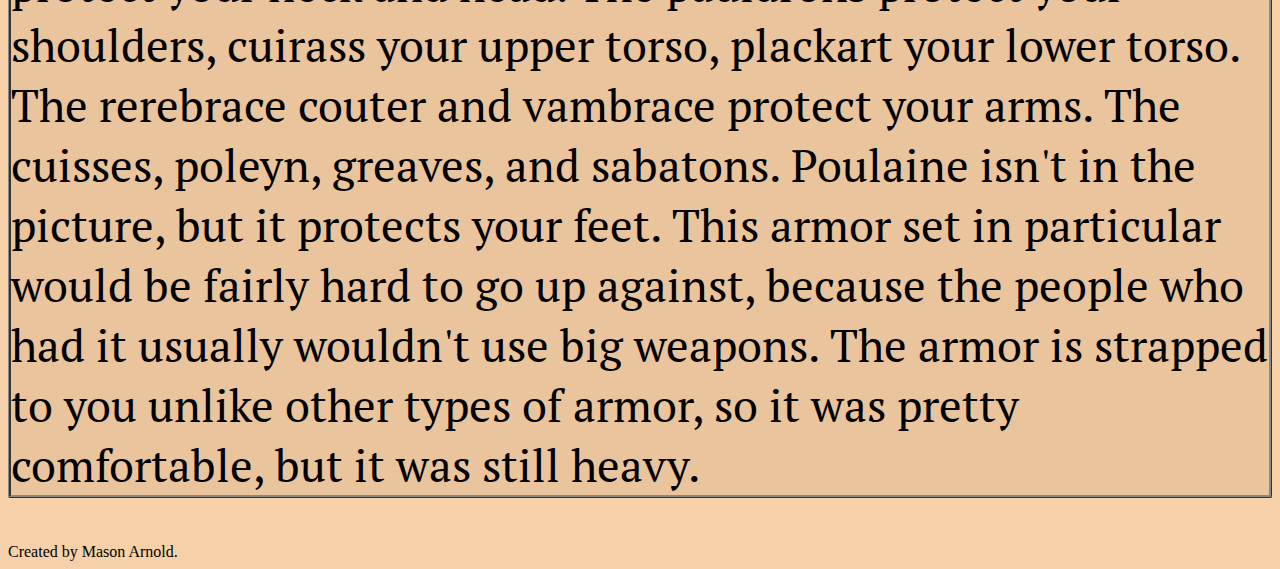
==== commit 6cbe9491: "The Website is officially up." ====
--- a/index.html
+++ b/index.html
@@ -42,7 +42,7 @@
       <section>
         <h2>Military Armor</h2>
         <img src="hugofullplate.jpg" alt="Full plate armor with no gauntlets.">
-        <p>This is full plate armor. it covers most of the body and is quite honestly some of the best smith work ever done. It allowed for amazing protection as it has a long rarebrace on the arm,
+        <p>This is full plate armor. It covers most of the body and is quite honestly some of the best smith work ever done. It allowed for amazing protection as it has a long rarebrace on the arm,
           making it basically impenetrable. There is basically no gap in the shoulder area of the armor,
           so it would be almost impossible to get to.</p>
       </section>
--- a/style.css
+++ b/style.css
@@ -16,7 +16,7 @@
     border-width: 10px;
     text-align: center;
 }
-p {font-size: 20px;
+p {font-size: 45px;
 font-family: 'PT Serif', serif;
   color: black;
   background-color: #EAC49C;
@@ -39,11 +39,6 @@
 
 .right{
   order: 2;
-}
-
-p {
-
-
 }
 
 /* Images and Body */
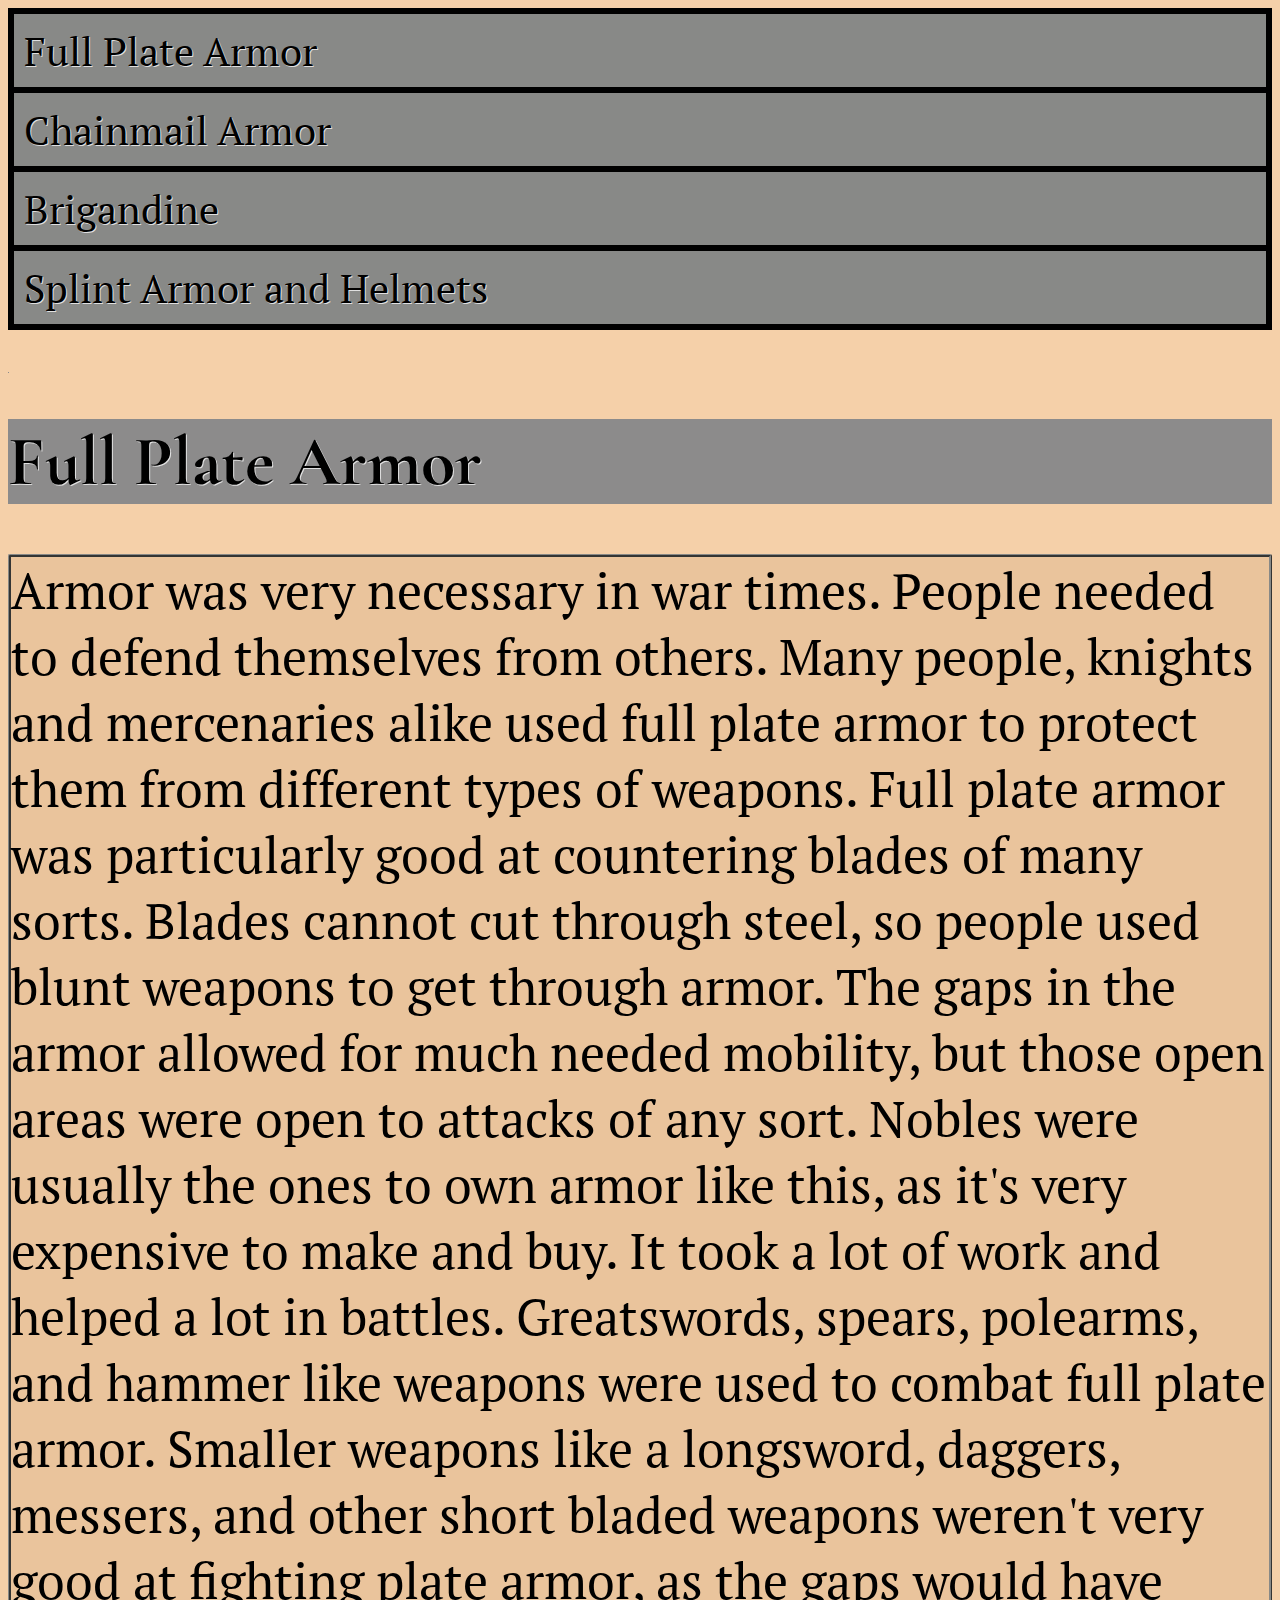
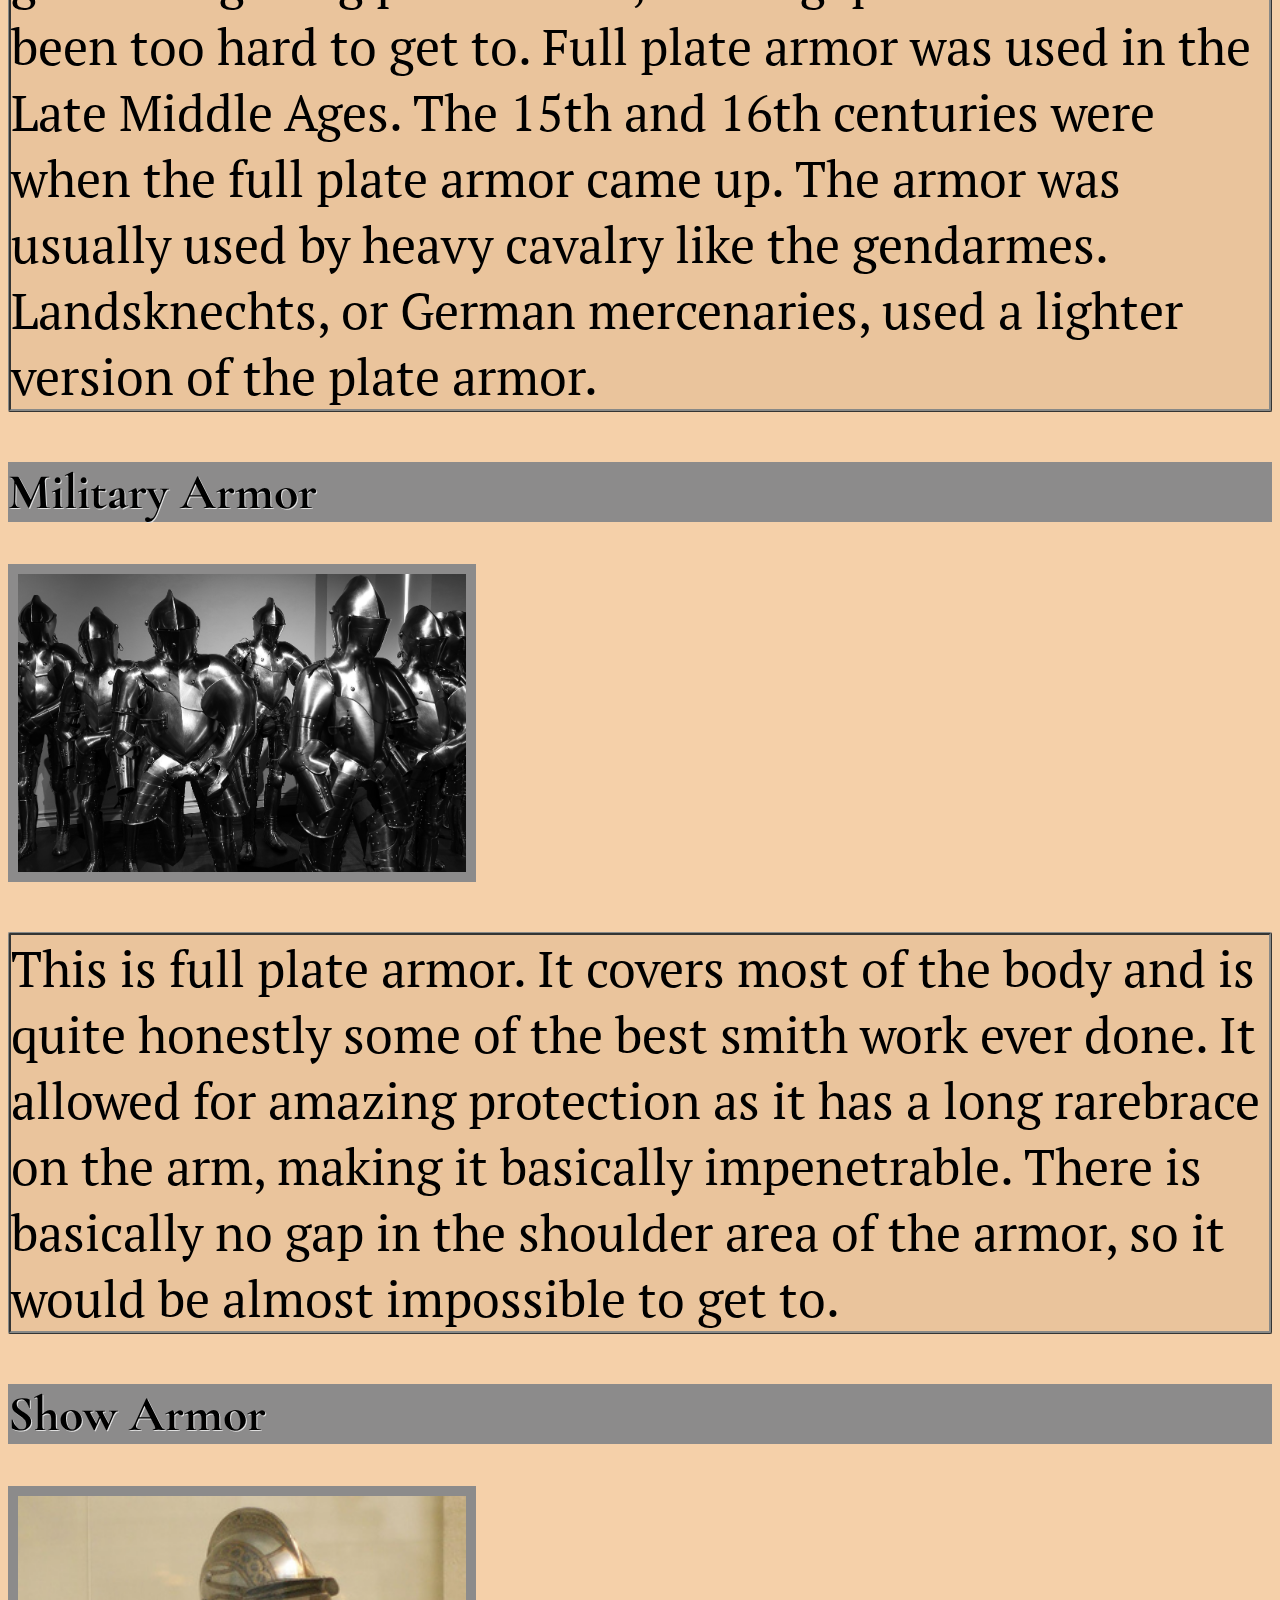
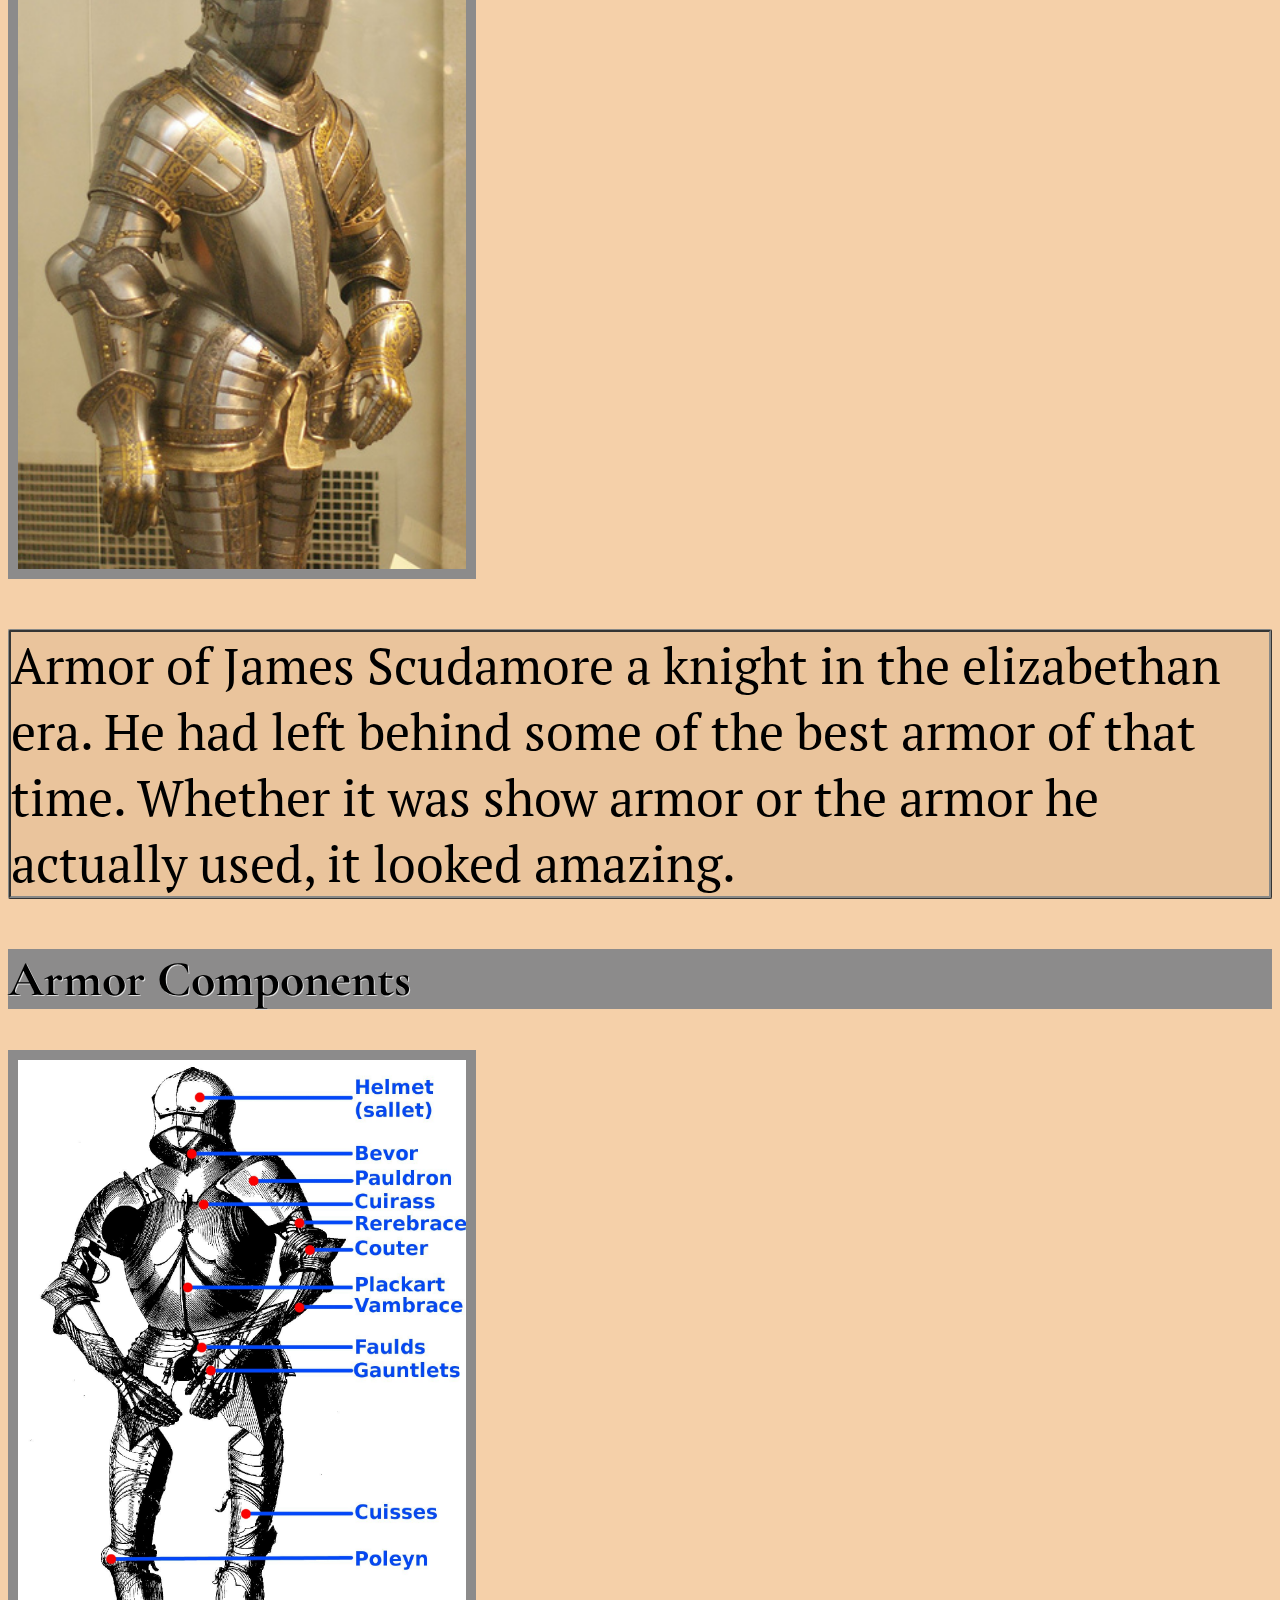
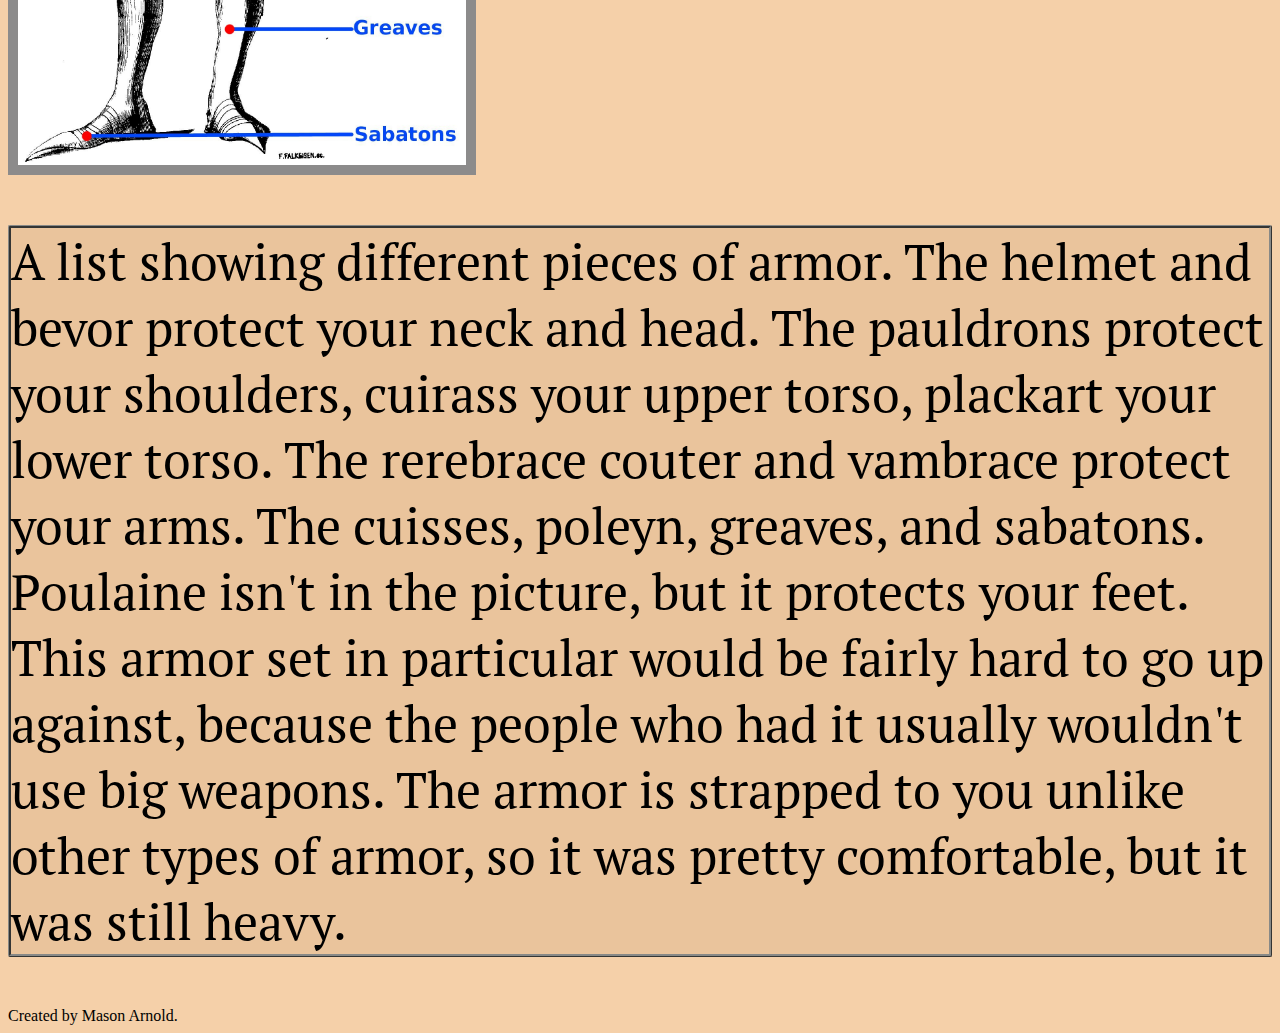
==== commit b837f0eb: "Meta changes and paragraph/image moving" ====
--- a/index.html
+++ b/index.html
@@ -3,8 +3,8 @@
 
 <head>
   <meta charset="utf-8">
-  <meta name="description" content="This page is going to explain different medieval armors and what it was used for.">
-  <meta name="keywords" content="Medieval Armor, Medieval War, Medieval Defense.">
+  <meta name="description" content="This page is going to explain plate armor.">
+  <meta name="keywords" content="Medieval Armor, Medieval War, Medieval Defense, plate armor">
   <meta name="author" content="Mason Arnold">
   <meta name="viewport" content="width=device-width, initial-scale=1.0 ">
   <title>The art of medieval armor</title>
@@ -41,18 +41,18 @@
         used a lighter version of the plate armor.</p>
       <section>
         <h2>Military Armor</h2>
-        <img src="hugofullplate.jpg" alt="Full plate armor with no gauntlets.">
+        <img class="center" src="hugofullplate.jpg" alt="Full plate armor with no gauntlets.">
         <p>This is full plate armor. It covers most of the body and is quite honestly some of the best smith work ever done. It allowed for amazing protection as it has a long rarebrace on the arm,
           making it basically impenetrable. There is basically no gap in the shoulder area of the armor,
           so it would be almost impossible to get to.</p>
       </section>
       <section>
-        <h2>Show Armor</h2><img src="Scudamorearmor2.jpg" alt="James Scudamore's own armor.">
+        <h2>Show Armor</h2><img class="center" src="Scudamorearmor2.jpg" alt="James Scudamore's own armor.">
         <p>Armor of James Scudamore a knight in the elizabethan era. He had left behind some of the best armor of that time. Whether it was show armor or the armor he actually used,
           it looked amazing.</p>
       </section>
       <section>
-        <h2>Armor Components</h2><img src="Gothicarmorlist..jpg" alt="Different pieces of armor.">
+        <h2>Armor Components</h2><img class="center" src="Gothicarmorlist..jpg" alt="Different pieces of armor.">
         <p>A list showing different pieces of armor. The helmet and bevor protect your neck and head. The pauldrons protect your shoulders,
           cuirass your upper torso,
           plackart your lower torso. The rerebrace couter and vambrace protect your arms. The cuisses,
--- a/style.css
+++ b/style.css
@@ -14,9 +14,8 @@
   border-style: solid;
     border-color: #8C8B8B;
     border-width: 10px;
-    text-align: center;
 }
-p {font-size: 45px;
+p {font-size: 50px;
 font-family: 'PT Serif', serif;
   color: black;
   background-color: #EAC49C;
@@ -35,10 +34,20 @@
 
 .left{
   order: -1;
+  margin-right: 20px;
 }
 
 .right{
   order: 2;
+  margin-left: 20px;
+}
+.center{
+display: flex;
+text-align: center;
+}
+
+.specialimg{
+  background-color: gray;
 }
 
 /* Images and Body */
